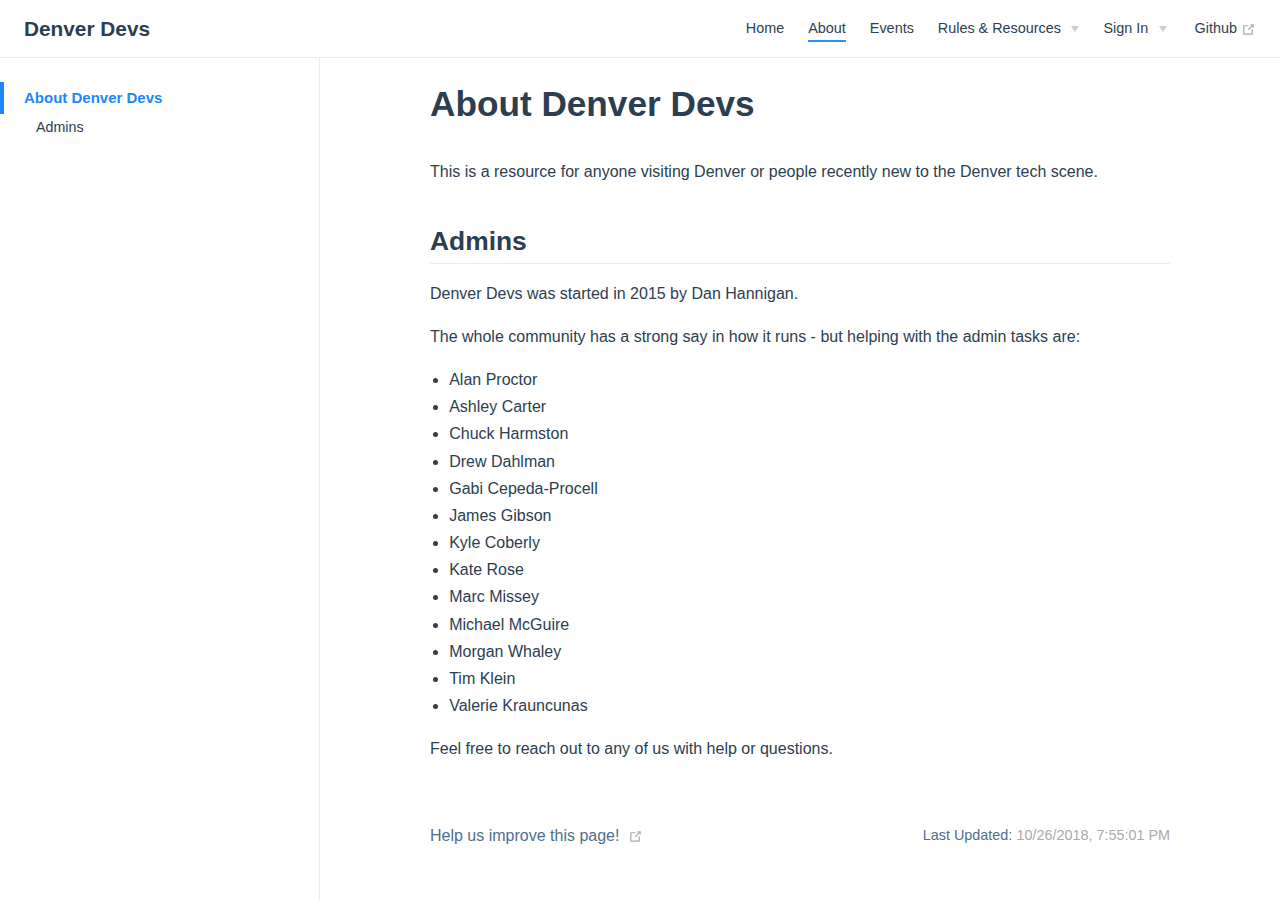
==== about/index.html @ 747b90cc "Deploy denverdevs.org to github.com/Denver-Devs/denverdevs.org.git:gh-pages" ====
<!DOCTYPE html>
<html lang="en-US">
  <head>
    <meta charset="utf-8">
    <meta name="viewport" content="width=device-width,initial-scale=1">
    <title>About Denver Devs | Denver Devs</title>
    <meta name="description" content="We are a Denver, Colorado based software engineer community focused on helping each other find jobs, solve problems, make friends, and so much more. We’re on Slack and Discourse.">
    <link rel="icon" href="/icon.png">
    
    <link rel="preload" href="/assets/css/0.styles.a469306a.css" as="style"><link rel="preload" href="/assets/js/app.114cbbe0.js" as="script"><link rel="preload" href="/assets/js/12.b0bee101.js" as="script"><link rel="prefetch" href="/assets/js/1.cf8ef998.js"><link rel="prefetch" href="/assets/js/2.8a36ab39.js"><link rel="prefetch" href="/assets/js/3.db7c91c8.js"><link rel="prefetch" href="/assets/js/4.9d4374e6.js"><link rel="prefetch" href="/assets/js/5.2ce0aca1.js"><link rel="prefetch" href="/assets/js/6.d46e72fd.js"><link rel="prefetch" href="/assets/js/7.63650f6d.js"><link rel="prefetch" href="/assets/js/8.d71dbc69.js"><link rel="prefetch" href="/assets/js/9.8423edbd.js"><link rel="prefetch" href="/assets/js/10.705ee21b.js"><link rel="prefetch" href="/assets/js/11.8446fb2f.js"><link rel="prefetch" href="/assets/js/13.a0d18717.js"><link rel="prefetch" href="/assets/js/14.df476c3b.js"><link rel="prefetch" href="/assets/js/15.bdea1fe3.js"><link rel="prefetch" href="/assets/js/16.dc75a250.js"><link rel="prefetch" href="/assets/js/17.91aa0193.js"><link rel="prefetch" href="/assets/js/18.96addebb.js">
    <link rel="stylesheet" href="/assets/css/0.styles.a469306a.css">
  </head>
  <body>
    <div id="app" data-server-rendered="true"><div class="theme-container"><header class="navbar"><div class="sidebar-button"><svg xmlns="http://www.w3.org/2000/svg" aria-hidden="true" role="img" viewBox="0 0 448 512" class="icon"><path fill="currentColor" d="M436 124H12c-6.627 0-12-5.373-12-12V80c0-6.627 5.373-12 12-12h424c6.627 0 12 5.373 12 12v32c0 6.627-5.373 12-12 12zm0 160H12c-6.627 0-12-5.373-12-12v-32c0-6.627 5.373-12 12-12h424c6.627 0 12 5.373 12 12v32c0 6.627-5.373 12-12 12zm0 160H12c-6.627 0-12-5.373-12-12v-32c0-6.627 5.373-12 12-12h424c6.627 0 12 5.373 12 12v32c0 6.627-5.373 12-12 12z"></path></svg></div> <a href="/" class="home-link router-link-active"><!----> <span class="site-name">Denver Devs</span></a> <div class="links" style="max-width:nullpx;"><!----> <nav class="nav-links can-hide"><div class="nav-item"><a href="/" class="nav-link">Home</a></div><div class="nav-item"><a href="/about/" class="nav-link router-link-exact-active router-link-active">About</a></div><div class="nav-item"><a href="/events/" class="nav-link">Events</a></div><div class="nav-item"><div class="dropdown-wrapper"><a class="dropdown-title"><span class="title">Rules &amp; Resources</span> <span class="arrow right"></span></a> <ul class="nav-dropdown" style="display:none;"><li class="dropdown-item"><h4>Rules &amp; Guidelines</h4> <ul class="dropdown-subitem-wrapper"><li class="dropdown-subitem"><a href="/resources/code-of-conduct/" class="nav-link">Code of Conduct</a></li><li class="dropdown-subitem"><a href="/resources/rules/" class="nav-link">Rules</a></li><li class="dropdown-subitem"><a href="/resources/recruiter-guidelines/" class="nav-link">Recruiter Guidelines</a></li><li class="dropdown-subitem"><a href="/resources/gig-post-formatting/" class="nav-link">Gig Formatting</a></li></ul></li><li class="dropdown-item"><h4>Resources</h4> <ul class="dropdown-subitem-wrapper"><li class="dropdown-subitem"><a href="/resources/welcome-to-denver/" class="nav-link">Welcome To Denver</a></li><li class="dropdown-subitem"><a href="/resources/interview-prep/" class="nav-link">Interview Prep</a></li><li class="dropdown-subitem"><a href="/resources/contributing/" class="nav-link">Contributing Guide</a></li><li class="dropdown-subitem"><a href="/channel-guide/" class="nav-link">Channel Guide</a></li><li class="dropdown-subitem"><a href="https://github.com/Denver-Devs/emojis" target="_blank" rel="noopener noreferrer" class="nav-link external">
  Denver Devs Emojis
  <svg xmlns="http://www.w3.org/2000/svg" aria-hidden="true" x="0px" y="0px" viewBox="0 0 100 100" width="15" height="15" class="icon outbound"><path fill="currentColor" d="M18.8,85.1h56l0,0c2.2,0,4-1.8,4-4v-32h-8v28h-48v-48h28v-8h-32l0,0c-2.2,0-4,1.8-4,4v56C14.8,83.3,16.6,85.1,18.8,85.1z"></path> <polygon fill="currentColor" points="45.7,48.7 51.3,54.3 77.2,28.5 77.2,37.2 85.2,37.2 85.2,14.9 62.8,14.9 62.8,22.9 71.5,22.9"></polygon></svg></a></li></ul></li></ul></div></div><div class="nav-item"><div class="dropdown-wrapper"><a class="dropdown-title"><span class="title">Sign In</span> <span class="arrow right"></span></a> <ul class="nav-dropdown" style="display:none;"><li class="dropdown-item"><!----> <a href="https://denver-devs.slack.com" target="_blank" rel="noopener noreferrer" class="nav-link external">
  Slack
  <svg xmlns="http://www.w3.org/2000/svg" aria-hidden="true" x="0px" y="0px" viewBox="0 0 100 100" width="15" height="15" class="icon outbound"><path fill="currentColor" d="M18.8,85.1h56l0,0c2.2,0,4-1.8,4-4v-32h-8v28h-48v-48h28v-8h-32l0,0c-2.2,0-4,1.8-4,4v56C14.8,83.3,16.6,85.1,18.8,85.1z"></path> <polygon fill="currentColor" points="45.7,48.7 51.3,54.3 77.2,28.5 77.2,37.2 85.2,37.2 85.2,14.9 62.8,14.9 62.8,22.9 71.5,22.9"></polygon></svg></a></li></ul></div></div> <a href="https://github.com/Denver-Devs/denverdevs.org" target="_blank" rel="noopener noreferrer" class="repo-link">
    Github
    <svg xmlns="http://www.w3.org/2000/svg" aria-hidden="true" x="0px" y="0px" viewBox="0 0 100 100" width="15" height="15" class="icon outbound"><path fill="currentColor" d="M18.8,85.1h56l0,0c2.2,0,4-1.8,4-4v-32h-8v28h-48v-48h28v-8h-32l0,0c-2.2,0-4,1.8-4,4v56C14.8,83.3,16.6,85.1,18.8,85.1z"></path> <polygon fill="currentColor" points="45.7,48.7 51.3,54.3 77.2,28.5 77.2,37.2 85.2,37.2 85.2,14.9 62.8,14.9 62.8,22.9 71.5,22.9"></polygon></svg></a></nav></div></header> <div class="sidebar-mask"></div> <div class="sidebar"><nav class="nav-links"><div class="nav-item"><a href="/" class="nav-link">Home</a></div><div class="nav-item"><a href="/about/" class="nav-link router-link-exact-active router-link-active">About</a></div><div class="nav-item"><a href="/events/" class="nav-link">Events</a></div><div class="nav-item"><div class="dropdown-wrapper"><a class="dropdown-title"><span class="title">Rules &amp; Resources</span> <span class="arrow right"></span></a> <ul class="nav-dropdown" style="display:none;"><li class="dropdown-item"><h4>Rules &amp; Guidelines</h4> <ul class="dropdown-subitem-wrapper"><li class="dropdown-subitem"><a href="/resources/code-of-conduct/" class="nav-link">Code of Conduct</a></li><li class="dropdown-subitem"><a href="/resources/rules/" class="nav-link">Rules</a></li><li class="dropdown-subitem"><a href="/resources/recruiter-guidelines/" class="nav-link">Recruiter Guidelines</a></li><li class="dropdown-subitem"><a href="/resources/gig-post-formatting/" class="nav-link">Gig Formatting</a></li></ul></li><li class="dropdown-item"><h4>Resources</h4> <ul class="dropdown-subitem-wrapper"><li class="dropdown-subitem"><a href="/resources/welcome-to-denver/" class="nav-link">Welcome To Denver</a></li><li class="dropdown-subitem"><a href="/resources/interview-prep/" class="nav-link">Interview Prep</a></li><li class="dropdown-subitem"><a href="/resources/contributing/" class="nav-link">Contributing Guide</a></li><li class="dropdown-subitem"><a href="/channel-guide/" class="nav-link">Channel Guide</a></li><li class="dropdown-subitem"><a href="https://github.com/Denver-Devs/emojis" target="_blank" rel="noopener noreferrer" class="nav-link external">
  Denver Devs Emojis
  <svg xmlns="http://www.w3.org/2000/svg" aria-hidden="true" x="0px" y="0px" viewBox="0 0 100 100" width="15" height="15" class="icon outbound"><path fill="currentColor" d="M18.8,85.1h56l0,0c2.2,0,4-1.8,4-4v-32h-8v28h-48v-48h28v-8h-32l0,0c-2.2,0-4,1.8-4,4v56C14.8,83.3,16.6,85.1,18.8,85.1z"></path> <polygon fill="currentColor" points="45.7,48.7 51.3,54.3 77.2,28.5 77.2,37.2 85.2,37.2 85.2,14.9 62.8,14.9 62.8,22.9 71.5,22.9"></polygon></svg></a></li></ul></li></ul></div></div><div class="nav-item"><div class="dropdown-wrapper"><a class="dropdown-title"><span class="title">Sign In</span> <span class="arrow right"></span></a> <ul class="nav-dropdown" style="display:none;"><li class="dropdown-item"><!----> <a href="https://denver-devs.slack.com" target="_blank" rel="noopener noreferrer" class="nav-link external">
  Slack
  <svg xmlns="http://www.w3.org/2000/svg" aria-hidden="true" x="0px" y="0px" viewBox="0 0 100 100" width="15" height="15" class="icon outbound"><path fill="currentColor" d="M18.8,85.1h56l0,0c2.2,0,4-1.8,4-4v-32h-8v28h-48v-48h28v-8h-32l0,0c-2.2,0-4,1.8-4,4v56C14.8,83.3,16.6,85.1,18.8,85.1z"></path> <polygon fill="currentColor" points="45.7,48.7 51.3,54.3 77.2,28.5 77.2,37.2 85.2,37.2 85.2,14.9 62.8,14.9 62.8,22.9 71.5,22.9"></polygon></svg></a></li></ul></div></div> <a href="https://github.com/Denver-Devs/denverdevs.org" target="_blank" rel="noopener noreferrer" class="repo-link">
    Github
    <svg xmlns="http://www.w3.org/2000/svg" aria-hidden="true" x="0px" y="0px" viewBox="0 0 100 100" width="15" height="15" class="icon outbound"><path fill="currentColor" d="M18.8,85.1h56l0,0c2.2,0,4-1.8,4-4v-32h-8v28h-48v-48h28v-8h-32l0,0c-2.2,0-4,1.8-4,4v56C14.8,83.3,16.6,85.1,18.8,85.1z"></path> <polygon fill="currentColor" points="45.7,48.7 51.3,54.3 77.2,28.5 77.2,37.2 85.2,37.2 85.2,14.9 62.8,14.9 62.8,22.9 71.5,22.9"></polygon></svg></a></nav>  <ul class="sidebar-links"><li><a href="/about/" class="active sidebar-link">About Denver Devs</a><ul class="sidebar-sub-headers"><li class="sidebar-sub-header"><a href="/about/#admins" class="sidebar-link">Admins</a></li></ul></li></ul> </div> <div class="page"> <div class="content"><h1 id="about-denver-devs"><a href="#about-denver-devs" aria-hidden="true" class="header-anchor">#</a> About Denver Devs</h1> <p>This is a resource for anyone visiting Denver or people recently new to the Denver tech scene.</p> <h2 id="admins"><a href="#admins" aria-hidden="true" class="header-anchor">#</a> Admins</h2> <p>Denver Devs was started in 2015 by Dan Hannigan.</p> <p>The whole community has a strong say in how it runs - but helping with the admin tasks are:</p> <ul><li>Alan Proctor</li> <li>Ashley Carter</li> <li>Chuck Harmston</li> <li>Drew Dahlman</li> <li>Gabi Cepeda-Procell</li> <li>James Gibson</li> <li>Kyle Coberly</li> <li>Kate Rose</li> <li>Marc Missey</li> <li>Michael McGuire</li> <li>Morgan Whaley</li> <li>Tim Klein</li> <li>Valerie Krauncunas</li></ul> <p>Feel free to reach out to any of us with help or questions.</p></div> <div class="page-edit"><div class="edit-link"><a href="https://github.com/Denver-Devs/denverdevs.org/edit/master/docs/about/README.md" target="_blank" rel="noopener noreferrer">Help us improve this page!</a> <svg xmlns="http://www.w3.org/2000/svg" aria-hidden="true" x="0px" y="0px" viewBox="0 0 100 100" width="15" height="15" class="icon outbound"><path fill="currentColor" d="M18.8,85.1h56l0,0c2.2,0,4-1.8,4-4v-32h-8v28h-48v-48h28v-8h-32l0,0c-2.2,0-4,1.8-4,4v56C14.8,83.3,16.6,85.1,18.8,85.1z"></path> <polygon fill="currentColor" points="45.7,48.7 51.3,54.3 77.2,28.5 77.2,37.2 85.2,37.2 85.2,14.9 62.8,14.9 62.8,22.9 71.5,22.9"></polygon></svg></div> <div class="last-updated"><span class="prefix">Last Updated: </span> <span class="time">10/26/2018, 7:55:01 PM</span></div></div> <!----> </div> <!----></div></div>
    <script src="/assets/js/12.b0bee101.js" defer></script><script src="/assets/js/app.114cbbe0.js" defer></script>
  </body>
</html>
---- assets/css/0.styles.a469306a.css ----
.home{padding:3.6rem 2rem 0;max-width:960px;margin:0 auto}.home .hero{text-align:center}.home .hero img{max-height:280px;display:block;margin:3rem auto 1.5rem}.home .hero h1{font-size:3rem}.home .hero .action,.home .hero .description,.home .hero h1{margin:1.8rem auto}.home .hero .description{max-width:35rem;font-size:1.6rem;line-height:1.3;color:#6a8bad}.home .hero .action-button{display:inline-block;font-size:1.2rem;color:#fff;background-color:#1b87fb;padding:.8rem 1.6rem;border-radius:4px;transition:background-color .1s ease;box-sizing:border-box;border-bottom:1px solid #0479f6}.home .hero .action-button:hover{background-color:#3293fb}.home .features{border-top:1px solid #eaecef;padding:1.2rem 0;margin-top:2.5rem;display:flex;flex-wrap:wrap;align-items:flex-start;align-content:stretch;justify-content:space-between}.home .feature{flex-grow:1;flex-basis:30%;max-width:30%}.home .feature h2{font-size:1.4rem;font-weight:500;border-bottom:none;padding-bottom:0;color:#3a5169}.home .feature p{color:#4e6e8e}.home .footer{padding:2.5rem;border-top:1px solid #eaecef;text-align:center;color:#4e6e8e}@media (max-width:719px){.home .features{flex-direction:column}.home .feature{max-width:100%;padding:0 2.5rem}}@media (max-width:419px){.home{padding-left:1.5rem;padding-right:1.5rem}.home .hero img{max-height:210px;margin:2rem auto 1.2rem}.home .hero h1{font-size:2rem}.home .hero .action,.home .hero .description,.home .hero h1{margin:1.2rem auto}.home .hero .description{font-size:1.2rem}.home .hero .action-button{font-size:1rem;padding:.6rem 1.2rem}.home .feature h2{font-size:1.25rem}}.sidebar-button{display:none;width:1.25rem;height:1.25rem;position:absolute;padding:.6rem;top:.6rem;left:1rem}.sidebar-button .icon{display:block;width:1.25rem;height:1.25rem}@media (max-width:719px){.sidebar-button{display:block}}.search-box{display:inline-block;position:relative;margin-right:1rem}.search-box input{cursor:text;width:10rem;color:#4e6e8e;display:inline-block;border:1px solid #cfd4db;border-radius:2rem;font-size:.9rem;line-height:2rem;padding:0 .5rem 0 2rem;outline:none;transition:all .2s ease;background:#fff url(/assets/img/search.83621669.svg) .6rem .5rem no-repeat;background-size:1rem}.search-box input:focus{cursor:auto;border-color:#1b87fb}.search-box .suggestions{background:#fff;width:20rem;position:absolute;top:1.5rem;border:1px solid #cfd4db;border-radius:6px;padding:.4rem;list-style-type:none}.search-box .suggestions.align-right{right:0}.search-box .suggestion{line-height:1.4;padding:.4rem .6rem;border-radius:4px;cursor:pointer}.search-box .suggestion a{white-space:normal;color:#5d82a6}.search-box .suggestion a .page-title{font-weight:600}.search-box .suggestion a .header{font-size:.9em;margin-left:.25em}.search-box .suggestion.focused{background-color:#f3f4f5}.search-box .suggestion.focused a{color:#1b87fb}@media (max-width:959px){.search-box input{cursor:pointer;width:0;border-color:transparent;position:relative}.search-box input:focus{cursor:text;left:0;width:10rem}}@media (max-width:959px) and (min-width:719px){.search-box .suggestions{left:0}}@media (max-width:719px){.search-box{margin-right:0}.search-box input{left:1rem}.search-box .suggestions{right:0}}@media (max-width:419px){.search-box .suggestions{width:calc(100vw - 4rem)}.search-box input:focus{width:8rem}}.dropdown-enter,.dropdown-leave-to{height:0!important}.dropdown-wrapper{cursor:pointer}.dropdown-wrapper .dropdown-title{display:block}.dropdown-wrapper .dropdown-title:hover{border-color:transparent}.dropdown-wrapper .dropdown-title .arrow{vertical-align:middle;margin-top:-1px;margin-left:.4rem}.dropdown-wrapper .nav-dropdown .dropdown-item{color:inherit;line-height:1.7rem}.dropdown-wrapper .nav-dropdown .dropdown-item h4{margin:.45rem 0 0;border-top:1px solid #eee;padding:.45rem 1.5rem 0 1.25rem}.dropdown-wrapper .nav-dropdown .dropdown-item .dropdown-subitem-wrapper{padding:0;list-style:none}.dropdown-wrapper .nav-dropdown .dropdown-item .dropdown-subitem-wrapper .dropdown-subitem{font-size:.9em}.dropdown-wrapper .nav-dropdown .dropdown-item a{display:block;line-height:1.7rem;position:relative;border-bottom:none;font-weight:400;margin-bottom:0;padding:0 1.5rem 0 1.25rem}.dropdown-wrapper .nav-dropdown .dropdown-item a.router-link-active,.dropdown-wrapper .nav-dropdown .dropdown-item a:hover{color:#1b87fb}.dropdown-wrapper .nav-dropdown .dropdown-item a.router-link-active:after{content:"";width:0;height:0;border-left:5px solid #1b87fb;border-top:3px solid transparent;border-bottom:3px solid transparent;position:absolute;top:calc(50% - 2px);left:9px}.dropdown-wrapper .nav-dropdown .dropdown-item:first-child h4{margin-top:0;padding-top:0;border-top:0}@media (max-width:719px){.dropdown-wrapper.open .dropdown-title{margin-bottom:.5rem}.dropdown-wrapper .nav-dropdown{transition:height .1s ease-out;overflow:hidden}.dropdown-wrapper .nav-dropdown .dropdown-item h4{border-top:0;margin-top:0;padding-top:0}.dropdown-wrapper .nav-dropdown .dropdown-item>a,.dropdown-wrapper .nav-dropdown .dropdown-item h4{font-size:15px;line-height:2rem}.dropdown-wrapper .nav-dropdown .dropdown-item .dropdown-subitem{font-size:14px;padding-left:1rem}}@media (min-width:719px){.dropdown-wrapper{height:1.8rem}.dropdown-wrapper:hover .nav-dropdown{display:block!important}.dropdown-wrapper .dropdown-title .arrow{border-left:4px solid transparent;border-right:4px solid transparent;border-top:6px solid #ccc;border-bottom:0}.dropdown-wrapper .nav-dropdown{display:none;height:auto!important;box-sizing:border-box;max-height:calc(100vh - 2.7rem);overflow-y:auto;position:absolute;top:100%;right:0;background-color:#fff;padding:.6rem 0;border:1px solid #ddd;border-bottom-color:#ccc;text-align:left;border-radius:.25rem;white-space:nowrap;margin:0}}.nav-links{display:inline-block}.nav-links a{line-height:1.4rem;color:inherit}.nav-links a.router-link-active,.nav-links a:hover{color:#1b87fb}.nav-links .nav-item{position:relative;display:inline-block;margin-left:1.5rem;line-height:2rem}.nav-links .nav-item:first-child{margin-left:0}.nav-links .repo-link{margin-left:1.5rem}@media (max-width:719px){.nav-links .nav-item,.nav-links .repo-link{margin-left:0}}@media (min-width:719px){.nav-links a.router-link-active,.nav-links a:hover{color:#2c3e50}.nav-item>a:not(.external).router-link-active,.nav-item>a:not(.external):hover{margin-bottom:-2px;border-bottom:2px solid #2d91fb}}.navbar{padding:.7rem 1.5rem;line-height:2.2rem;position:relative}.navbar a,.navbar img,.navbar span{display:inline-block}.navbar .logo{height:2.2rem;min-width:2.2rem;margin-right:.8rem;vertical-align:top}.navbar .site-name{font-size:1.3rem;font-weight:600;color:#2c3e50;position:relative}.navbar .links{padding-left:1.5rem;box-sizing:border-box;background-color:#fff;white-space:nowrap;font-size:.9rem;position:absolute;right:1.5rem;top:.7rem;display:flex}.navbar .links .search-box{flex:0 0 auto;vertical-align:top}.navbar .links .nav-links{flex:1}@media (max-width:719px){.navbar{padding-left:4rem}.navbar .can-hide{display:none}.navbar .links{padding-left:1.5rem}}.page-edit,.page-nav{max-width:740px;margin:0 auto;padding:2rem 2.5rem}@media (max-width:959px){.page-edit,.page-nav{padding:2rem}}@media (max-width:419px){.page-edit,.page-nav{padding:1.5rem}}.page{padding-bottom:2rem}.page-edit{padding-top:1rem;padding-bottom:1rem;overflow:auto}.page-edit .edit-link{display:inline-block}.page-edit .edit-link a{color:#4e6e8e;margin-right:.25rem}.page-edit .last-updated{float:right;font-size:.9em}.page-edit .last-updated .prefix{font-weight:500;color:#4e6e8e}.page-edit .last-updated .time{font-weight:400;color:#aaa}.page-nav{padding-top:1rem;padding-bottom:0}.page-nav .inner{min-height:2rem;margin-top:0;border-top:1px solid #eaecef;padding-top:1rem;overflow:auto}.page-nav .next{float:right}@media (max-width:719px){.page-edit .edit-link{margin-bottom:.5rem}.page-edit .last-updated{font-size:.8em;float:none;text-align:left}}.sidebar .sidebar-sub-headers{padding-left:1rem;font-size:.95em}a.sidebar-link{font-weight:400;display:inline-block;color:#2c3e50;border-left:.25rem solid transparent;padding:.35rem 1rem .35rem 1.25rem;line-height:1.4;width:100%;box-sizing:border-box}a.sidebar-link:hover{color:#1b87fb}a.sidebar-link.active{font-weight:600;color:#1b87fb;border-left-color:#1b87fb}.sidebar-group a.sidebar-link{padding-left:2rem}.sidebar-sub-headers a.sidebar-link{padding-top:.25rem;padding-bottom:.25rem;border-left:none}.sidebar-sub-headers a.sidebar-link.active{font-weight:500}.sidebar-group:not(.first){margin-top:1em}.sidebar-group .sidebar-group{padding-left:.5em}.sidebar-group:not(.collapsable) .sidebar-heading{cursor:auto;color:inherit}.sidebar-heading{color:#999;transition:color .15s ease;cursor:pointer;font-size:1.1em;font-weight:700;padding:0 1.5rem;margin-top:0;margin-bottom:.5rem}.sidebar-heading.open,.sidebar-heading:hover{color:inherit}.sidebar-heading .arrow{position:relative;top:-.12em;left:.5em}.sidebar-heading:.open .arrow{top:-.18em}.sidebar-group-items{transition:height .1s ease-out;overflow:hidden}.sidebar ul{padding:0;margin:0;list-style-type:none}.sidebar a{display:inline-block}.sidebar .nav-links{display:none;border-bottom:1px solid #eaecef;padding:.5rem 0 .75rem 0}.sidebar .nav-links a{font-weight:600}.sidebar .nav-links .nav-item,.sidebar .nav-links .repo-link{display:block;line-height:1.25rem;font-size:1.1em;padding:.5rem 0 .5rem 1.5rem}.sidebar .sidebar-links{padding:1.5rem 0}@media (max-width:719px){.sidebar .nav-links{display:block}.sidebar .nav-links .dropdown-wrapper .nav-dropdown .dropdown-item a.router-link-active:after{top:calc(1rem - 2px)}.sidebar .sidebar-links{padding:1rem 0}}.sw-update-popup{position:fixed;right:1em;bottom:1em;padding:1em;border:1px solid #1b87fb;border-radius:3px;background:#fff;box-shadow:0 4px 16px rgba(0,0,0,.5);text-align:center}.sw-update-popup button{margin-top:.5em;padding:.25em 2em}.sw-update-popup-enter-active,.sw-update-popup-leave-active{transition:opacity .3s,transform .3s}.sw-update-popup-enter,.sw-update-popup-leave-to{opacity:0;transform:translateY(50%) scale(.5)}code[class*=language-],pre[class*=language-]{color:#ccc;background:none;font-family:Consolas,Monaco,Andale Mono,Ubuntu Mono,monospace;text-align:left;white-space:pre;word-spacing:normal;word-break:normal;word-wrap:normal;line-height:1.5;-moz-tab-size:4;-o-tab-size:4;tab-size:4;-webkit-hyphens:none;-ms-hyphens:none;hyphens:none}pre[class*=language-]{padding:1em;margin:.5em 0;overflow:auto}:not(pre)>code[class*=language-],pre[class*=language-]{background:#2d2d2d}:not(pre)>code[class*=language-]{padding:.1em;border-radius:.3em;white-space:normal}.token.block-comment,.token.cdata,.token.comment,.token.doctype,.token.prolog{color:#999}.token.punctuation{color:#ccc}.token.attr-name,.token.deleted,.token.namespace,.token.tag{color:#e2777a}.token.function-name{color:#6196cc}.token.boolean,.token.function,.token.number{color:#f08d49}.token.class-name,.token.constant,.token.property,.token.symbol{color:#f8c555}.token.atrule,.token.builtin,.token.important,.token.keyword,.token.selector{color:#cc99cd}.token.attr-value,.token.char,.token.regex,.token.string,.token.variable{color:#7ec699}.token.entity,.token.operator,.token.url{color:#67cdcc}.token.bold,.token.important{font-weight:700}.token.italic{font-style:italic}.token.entity{cursor:help}.token.inserted{color:green}#nprogress{pointer-events:none}#nprogress .bar{background:#1b87fb;position:fixed;z-index:1031;top:0;left:0;width:100%;height:2px}#nprogress .peg{display:block;position:absolute;right:0;width:100px;height:100%;box-shadow:0 0 10px #1b87fb,0 0 5px #1b87fb;opacity:1;transform:rotate(3deg) translateY(-4px)}#nprogress .spinner{display:block;position:fixed;z-index:1031;top:15px;right:15px}#nprogress .spinner-icon{width:18px;height:18px;box-sizing:border-box;border:2px solid transparent;border-top-color:#1b87fb;border-left-color:#1b87fb;border-radius:50%;animation:nprogress-spinner .4s linear infinite}.nprogress-custom-parent{overflow:hidden;position:relative}.nprogress-custom-parent #nprogress .bar,.nprogress-custom-parent #nprogress .spinner{position:absolute}@keyframes nprogress-spinner{0%{transform:rotate(0deg)}to{transform:rotate(1turn)}}.content code{color:#476582;padding:.25rem .5rem;margin:0;font-size:.85em;background-color:rgba(27,31,35,.05);border-radius:3px}.content pre,.content pre[class*=language-]{line-height:1.4;padding:1.25rem 1.5rem;margin:.85rem 0;background-color:#282c34;border-radius:6px;overflow:auto}.content pre[class*=language-] code,.content pre code{color:#fff;padding:0;background-color:transparent;border-radius:0}div[class*=language-]{position:relative;background-color:#282c34;border-radius:6px}div[class*=language-] .highlight-lines{-webkit-user-select:none;-moz-user-select:none;-ms-user-select:none;user-select:none;padding-top:1.3rem;position:absolute;top:0;left:0;width:100%;line-height:1.4}div[class*=language-] .highlight-lines .highlighted{background-color:rgba(0,0,0,.66)}div[class*=language-] pre,div[class*=language-] pre[class*=language-]{background:transparent;position:relative;z-index:1}div[class*=language-]:before{position:absolute;z-index:3;top:.8em;right:1em;font-size:.75rem;color:hsla(0,0%,100%,.4)}div[class*=language-]:not(.line-numbers-mode) .line-numbers-wrapper{display:none}div[class*=language-].line-numbers-mode .highlight-lines .highlighted{position:relative}div[class*=language-].line-numbers-mode .highlight-lines .highlighted:before{content:" ";position:absolute;z-index:3;left:0;top:0;display:block;width:3.5rem;height:100%;background-color:rgba(0,0,0,.66)}div[class*=language-].line-numbers-mode pre{padding-left:4.5rem;vertical-align:middle}div[class*=language-].line-numbers-mode .line-numbers-wrapper{position:absolute;top:0;width:3.5rem;text-align:center;color:hsla(0,0%,100%,.3);padding:1.25rem 0;line-height:1.4}div[class*=language-].line-numbers-mode .line-numbers-wrapper .line-number,div[class*=language-].line-numbers-mode .line-numbers-wrapper br{-webkit-user-select:none;-moz-user-select:none;-ms-user-select:none;user-select:none}div[class*=language-].line-numbers-mode .line-numbers-wrapper .line-number{position:relative;z-index:4;font-size:.85em}div[class*=language-].line-numbers-mode:after{content:"";position:absolute;z-index:2;top:0;left:0;width:3.5rem;height:100%;border-radius:6px 0 0 6px;border-right:1px solid rgba(0,0,0,.66);background-color:#282c34}div[class~=language-js]:before{content:"js"}div[class~=language-ts]:before{content:"ts"}div[class~=language-html]:before{content:"html"}div[class~=language-md]:before{content:"md"}div[class~=language-vue]:before{content:"vue"}div[class~=language-css]:before{content:"css"}div[class~=language-sass]:before{content:"sass"}div[class~=language-scss]:before{content:"scss"}div[class~=language-less]:before{content:"less"}div[class~=language-stylus]:before{content:"stylus"}div[class~=language-go]:before{content:"go"}div[class~=language-java]:before{content:"java"}div[class~=language-c]:before{content:"c"}div[class~=language-sh]:before{content:"sh"}div[class~=language-yaml]:before{content:"yaml"}div[class~=language-py]:before{content:"py"}div[class~=language-javascript]:before{content:"js"}div[class~=language-typescript]:before{content:"ts"}div[class~=language-markup]:before{content:"html"}div[class~=language-markdown]:before{content:"md"}div[class~=language-json]:before{content:"json"}div[class~=language-ruby]:before{content:"rb"}div[class~=language-python]:before{content:"py"}div[class~=language-bash]:before{content:"sh"}.custom-block .custom-block-title{font-weight:600;margin-bottom:-.4rem}.custom-block.danger,.custom-block.tip,.custom-block.warning{padding:.1rem 1.5rem;border-left-width:.5rem;border-left-style:solid;margin:1rem 0}.custom-block.tip{background-color:#f3f5f7;border-color:#42b983}.custom-block.warning{background-color:rgba(255,229,100,.3);border-color:#e7c000;color:#6b5900}.custom-block.warning .custom-block-title{color:#b29400}.custom-block.warning a{color:#2c3e50}.custom-block.danger{background-color:#ffe6e6;border-color:#c00;color:#4d0000}.custom-block.danger .custom-block-title{color:#900}.custom-block.danger a{color:#2c3e50}.arrow{display:inline-block;width:0;height:0}.arrow.up{border-bottom:6px solid #ccc}.arrow.down,.arrow.up{border-left:4px solid transparent;border-right:4px solid transparent}.arrow.down{border-top:6px solid #ccc}.arrow.right{border-left:6px solid #ccc}.arrow.left,.arrow.right{border-top:4px solid transparent;border-bottom:4px solid transparent}.arrow.left{border-right:6px solid #ccc}.content:not(.custom){max-width:740px;margin:0 auto;padding:2rem 2.5rem}@media (max-width:959px){.content:not(.custom){padding:2rem}}@media (max-width:419px){.content:not(.custom){padding:1.5rem}}.table-of-contents .badge{vertical-align:middle}body,html{padding:0;margin:0}body{font-family:-apple-system,BlinkMacSystemFont,Segoe UI,Roboto,Oxygen,Ubuntu,Cantarell,Fira Sans,Droid Sans,Helvetica Neue,sans-serif;-webkit-font-smoothing:antialiased;-moz-osx-font-smoothing:grayscale;font-size:16px;color:#2c3e50}.page{padding-left:20rem}.navbar{z-index:20;right:0;height:3.6rem;background-color:#fff;box-sizing:border-box;border-bottom:1px solid #eaecef}.navbar,.sidebar-mask{position:fixed;top:0;left:0}.sidebar-mask{z-index:9;width:100vw;height:100vh;display:none}.sidebar{font-size:15px;background-color:#fff;width:20rem;position:fixed;z-index:10;margin:0;top:3.6rem;left:0;bottom:0;box-sizing:border-box;border-right:1px solid #eaecef;overflow-y:auto}.content:not(.custom)>:first-child{margin-top:3.6rem}.content:not(.custom) a:hover{text-decoration:underline}.content:not(.custom) p.demo{padding:1rem 1.5rem;border:1px solid #ddd;border-radius:4px}.content:not(.custom) img{max-width:100%}.content.custom{padding:0;margin:0}.content.custom img{max-width:100%}a{font-weight:500;text-decoration:none}a,p a code{color:#1b87fb}p a code{font-weight:400}kbd{background:#eee;border:.15rem solid #ddd;border-bottom:.25rem solid #ddd;border-radius:.15rem;padding:0 .15em}blockquote{font-size:1.2rem;color:#999;border-left:.25rem solid #dfe2e5;margin-left:0;padding-left:1rem}ol,ul{padding-left:1.2em}strong{font-weight:600}h1,h2,h3,h4,h5,h6{font-weight:600;line-height:1.25}.content:not(.custom)>h1,.content:not(.custom)>h2,.content:not(.custom)>h3,.content:not(.custom)>h4,.content:not(.custom)>h5,.content:not(.custom)>h6{margin-top:-3.1rem;padding-top:4.6rem;margin-bottom:0}.content:not(.custom)>h1:first-child,.content:not(.custom)>h2:first-child,.content:not(.custom)>h3:first-child,.content:not(.custom)>h4:first-child,.content:not(.custom)>h5:first-child,.content:not(.custom)>h6:first-child{margin-top:-1.5rem;margin-bottom:1rem}.content:not(.custom)>h1:first-child+.custom-block,.content:not(.custom)>h1:first-child+p,.content:not(.custom)>h1:first-child+pre,.content:not(.custom)>h2:first-child+.custom-block,.content:not(.custom)>h2:first-child+p,.content:not(.custom)>h2:first-child+pre,.content:not(.custom)>h3:first-child+.custom-block,.content:not(.custom)>h3:first-child+p,.content:not(.custom)>h3:first-child+pre,.content:not(.custom)>h4:first-child+.custom-block,.content:not(.custom)>h4:first-child+p,.content:not(.custom)>h4:first-child+pre,.content:not(.custom)>h5:first-child+.custom-block,.content:not(.custom)>h5:first-child+p,.content:not(.custom)>h5:first-child+pre,.content:not(.custom)>h6:first-child+.custom-block,.content:not(.custom)>h6:first-child+p,.content:not(.custom)>h6:first-child+pre{margin-top:2rem}h1:hover .header-anchor,h2:hover .header-anchor,h3:hover .header-anchor,h4:hover .header-anchor,h5:hover .header-anchor,h6:hover .header-anchor{opacity:1}h1{font-size:2.2rem}h2{font-size:1.65rem;padding-bottom:.3rem;border-bottom:1px solid #eaecef}h3{font-size:1.35rem}a.header-anchor{font-size:.85em;float:left;margin-left:-.87em;padding-right:.23em;margin-top:.125em;opacity:0}a.header-anchor:hover{text-decoration:none}.line-number,code,kbd{font-family:source-code-pro,Menlo,Monaco,Consolas,Courier New,monospace}ol,p,ul{line-height:1.7}hr{border:0;border-top:1px solid #eaecef}table{border-collapse:collapse;margin:1rem 0;display:block;overflow-x:auto}tr{border-top:1px solid #dfe2e5}tr:nth-child(2n){background-color:#f6f8fa}td,th{border:1px solid #dfe2e5;padding:.6em 1em}.custom-layout{padding-top:3.6rem}.theme-container.sidebar-open .sidebar-mask{display:block}.theme-container.no-navbar .content:not(.custom)>h1,.theme-container.no-navbar h2,.theme-container.no-navbar h3,.theme-container.no-navbar h4,.theme-container.no-navbar h5,.theme-container.no-navbar h6{margin-top:1.5rem;padding-top:0}.theme-container.no-navbar .sidebar{top:0}.theme-container.no-navbar .custom-layout{padding-top:0}@media (min-width:720px){.theme-container.no-sidebar .sidebar{display:none}.theme-container.no-sidebar .page{padding-left:0}}@media (max-width:959px){.sidebar{font-size:15px;width:16.4rem}.page{padding-left:16.4rem}}@media (max-width:719px){.sidebar{top:0;padding-top:3.6rem;transform:translateX(-100%);transition:transform .2s ease}.page{padding-left:0}.theme-container.sidebar-open .sidebar{transform:translateX(0)}.theme-container.no-navbar .sidebar{padding-top:0}}@media (max-width:419px){h1{font-size:1.9rem}.content div[class*=language-]{margin:.85rem -1.5rem;border-radius:0}}body[data-v-d3e9925c],html[data-v-d3e9925c]{font-family:Raleway,sans-serif;line-height:1.5em;font-size:16px}@media screen and (min-width:1444px){body[data-v-d3e9925c],html[data-v-d3e9925c]{font-size:20px}}p[data-v-d3e9925c]{max-width:568px}h1[data-v-d3e9925c],h2[data-v-d3e9925c],h3[data-v-d3e9925c],h4[data-v-d3e9925c]{font-family:Open Sans,sans-serif;font-weight:700}h2[data-v-d3e9925c]{font-size:1.4em;line-height:1.2em;margin-bottom:.5em;margin-top:1.8em}p[data-v-d3e9925c]{margin-bottom:1em}.channel-guide-container[data-v-d3e9925c]{margin-top:70px}.guide-controls[data-v-d3e9925c]{-webkit-box-align:center;-ms-flex-align:center;align-items:center;border-bottom:1px solid #efefef;display:-webkit-box;display:-ms-flexbox;display:flex;-webkit-box-orient:vertical;-webkit-box-direction:normal;-ms-flex-direction:column;flex-direction:column;margin-bottom:30px;padding-bottom:20px}@media screen and (min-width:768px){.guide-controls[data-v-d3e9925c]{-webkit-box-align:center;-ms-flex-align:center;align-items:center;-webkit-box-orient:horizontal;-webkit-box-direction:normal;-ms-flex-direction:row;flex-direction:row;-webkit-box-pack:justify;-ms-flex-pack:justify;justify-content:space-between}}.search-input[data-v-d3e9925c]{background-size:1rem;background-size:auto auto;background:#fff url(/assets/img/search.83621669.svg) .6rem .6rem no-repeat;border-radius:2rem;border:1px solid #cfd4db;color:#4e6e8e;cursor:text;display:inline-block;font-size:16px;line-height:2rem;outline:none;padding:0 .5rem 0 2rem;-webkit-transition:all .2s ease;transition:all .2s ease;width:20rem}@media screen and (min-width:768px){.search-input[data-v-d3e9925c]{font-size:.9rem}}.search-input[data-v-d3e9925c]:focus{border:1px solid #1b87fb}.btn-container[data-v-d3e9925c]{display:none}@media screen and (min-width:768px){.btn-container[data-v-d3e9925c]{display:-webkit-box;display:-ms-flexbox;display:flex}}.btn-container .btn[data-v-d3e9925c]{border-bottom:2px solid transparent;cursor:pointer;font-size:14px;font-weight:500;padding-bottom:4px}.btn-container .btn[data-v-d3e9925c]:hover{border-bottom:2px solid #1b87fb}.btn-container .btn[data-v-d3e9925c]:first-of-type{margin-right:1.5rem}.channel[data-v-d3e9925c]{margin-bottom:10px}@media screen and (min-width:768px){.channel[data-v-d3e9925c]{margin-bottom:30px}}.channel-head[data-v-d3e9925c]{-webkit-box-align:center;-ms-flex-align:center;align-items:center;display:-webkit-box;display:-ms-flexbox;display:flex;-webkit-box-pack:justify;-ms-flex-pack:justify;justify-content:space-between}.channel-head .channel-name a[data-v-d3e9925c]{font-weight:700}.channel-head .channel-name a[data-v-d3e9925c]:before{color:#7fbcfd;content:"#";margin-right:0}.channel-head .channel-members[data-v-d3e9925c]{background:#efefef;border-radius:12px;font-size:14px;font-weight:700;padding:6px 12px}.channel-info[data-v-d3e9925c]{padding:5px}body[data-v-7003b9e2],html[data-v-7003b9e2]{font-family:Raleway,sans-serif;line-height:1.5em;font-size:16px}@media screen and (min-width:1444px){body[data-v-7003b9e2],html[data-v-7003b9e2]{font-size:20px}}p[data-v-7003b9e2]{max-width:568px}h1[data-v-7003b9e2],h2[data-v-7003b9e2],h3[data-v-7003b9e2],h4[data-v-7003b9e2]{font-family:Open Sans,sans-serif;font-weight:700}h2[data-v-7003b9e2]{font-size:1.4em;line-height:1.2em;margin-bottom:.5em;margin-top:1.8em}p[data-v-7003b9e2]{margin-bottom:1em}.masthead[data-v-7003b9e2]{background:#1f3450;-webkit-box-sizing:border-box;box-sizing:border-box;color:#fff;overflow:hidden;padding:4em 1em 2em 1em;position:relative;width:100%}@media screen and (min-width:768px){.masthead[data-v-7003b9e2]{padding:10em 7.5em}}.masthead[data-v-7003b9e2]:after{background-size:30%;background:url('data:image/svg+xml;utf8,<svg id="Layer_1" xmlns="http://www.w3.org/2000/svg" viewBox="0 0 249.8 367.1"><path fill="white" d="M91.4 4H2.6v359.3h83.9c5 0 10.3-.2 15.5-.7l5.7-.5v-65.4l-7 .9c-3.4.4-6.9.6-10.4.6H70.9V69h19.4c3.5 0 7 .2 10.4.6l7 .9V4.7l-5.9-.4c-3.6-.2-7-.3-10.4-.3zm-7.2 33.3l11.1-11.2v22.3L84.2 37.3zM58.4 302.1L44.7 315V52.7l13.7 12.9v236.5zm-43.3 40.7V24.9l17 16v285.9l-17 16zm9.4-326.2h62.6L72.8 31.1H40L24.5 16.6zm.3 334.2l14.6-13.7h33.9l13.6 13.7H24.8zm70.5-31.1v21.8l-10.6-10.7 10.6-11.1zm-9-8.8l-13.1 13.7H52.7l14.6-13.7h19zM66.9 56.5L53.2 43.6h19.6l12.8 12.9H66.9zM242.9 188.1l4.3-4.4-4.2-4.4c-7-7.3-14.6-17.8-14.6-21.8v-46.7c0-34.8-8.6-59.7-26.9-78.5-15.9-16.2-41.4-26.2-71.6-28.1l-6.6-.4v65l5.5.7c11.3 1.4 20 4.9 23.3 9.4 5.4 7.3 8.1 18 8.1 31.8v46.7c0 8.4 8.2 19.3 13.9 25.8-5.5 5.9-13.9 16.7-13.9 26.5v46.1c0 15.2-2.8 26.2-8.4 32.9-3.5 4.2-12.1 7.5-23 8.9l-5.5.7v65l6.8-.6c29.8-2.5 54.7-12.1 70-27.1 18.8-18.4 28.4-47.1 28.4-85.2 0-.3-.2-30.8 0-40.5 0-4.9 8.6-15.9 14.4-21.8zm-27-77.2v46.7c0 6.2 4.5 13.8 9.2 20h-11.8c-6-6.9-11.6-15.1-11.6-18.5 0-9.3-1.6-51.6-1.6-53.2 0-35.5-11.6-56.7-38.9-71l-15.3-16c19.7 3.6 35.9 11.3 46.8 22.3 16 16.4 23.2 37.9 23.2 69.7zm-67.7-71.3l-12.4 10.6V26.6l12.4 13zm24.5 117.9v-46.7c0-16.6-3.5-29.8-10.5-39.3-4.4-5.9-11.6-9.4-18.6-11.6l14.6-12.4c21 12 29.3 28.7 29.3 58.5 0 .4 1.6 43.9 1.6 53 0 5.7 3.8 12.6 8.1 18.5h-11.4c-6.6-7-13.1-16.2-13.1-20zm-11.3 139.4c7.6-9.1 11.3-22.5 11.3-40.9v-46.1c0-5.3 6.6-14 12.3-19.7h14.1c-4.8 6.2-9.8 14.3-10 21.1-.2 9.7-1.6 46.7-1.6 47.3 0 33.9-9.1 47.2-29.3 61.1l-14.9-12.2c6.7-2.1 13.6-5.3 18.1-10.6zm-13.3 30.7l-12.3 13.3v-23.4l12.3 10.1zm67.8-77.1c0 34.5-8.3 60.2-24.6 76.2-10.2 10-25.8 17.2-44.7 21.1l14.6-15.6.3.5c28.8-18.9 38.6-37.6 38.6-73.8.1-1.5 1.4-37.5 1.6-47.3.1-4.9 8.2-15.4 14-21.4h9.1c-4.4 6-8.7 13.3-8.9 19.6-.2 9.7 0 39.5 0 40.7z"/></svg>') no-repeat 0 0;content:"";height:200%;left:auto;opacity:.05;position:absolute;right:-120%;top:40%;-webkit-transform:rotate(30deg);transform:rotate(30deg);width:200%;z-index:0}.masthead-inner[data-v-7003b9e2]{position:relative;z-index:5}.masthead-inner h1[data-v-7003b9e2]{font-size:1.4rem}.masthead-inner a[data-v-7003b9e2]{border-bottom:3px solid #2f4f73;color:#fff;text-decoration:none}.masthead-invite-block[data-v-7003b9e2]{display:-webkit-box;display:-ms-flexbox;display:flex;-webkit-box-orient:vertical;-webkit-box-direction:normal;-ms-flex-direction:column;flex-direction:column;max-width:768px}@media screen and (min-width:768px){.masthead-invite-block[data-v-7003b9e2]{-webkit-box-orient:horizontal;-webkit-box-direction:normal;-ms-flex-direction:row;flex-direction:row;margin-top:4em}}@media screen and (min-width:1440px){.masthead-invite-block[data-v-7003b9e2]{max-width:940px}}.masthead-invite-block h3 a[data-v-7003b9e2]{border-bottom:3px solid #c4902f;color:#fff;text-decoration:none}.masthead-invite-block .coc-notice[data-v-7003b9e2]{font-size:.65em;opacity:.6}.home-body[data-v-7003b9e2]{background:#fff}.info-section[data-v-7003b9e2]{-webkit-box-sizing:border-box;box-sizing:border-box;max-width:860px;padding:1em}.info-section[data-v-7003b9e2]:first-of-type{border-left:1em solid #c4902f}@media screen and (min-width:768px){.info-section[data-v-7003b9e2]:first-of-type{border-left:3em solid #c4902f}}.info-section[data-v-7003b9e2]:nth-of-type(2){border-left:1em solid #750f15}@media screen and (min-width:768px){.info-section[data-v-7003b9e2]:nth-of-type(2){border-left:3em solid #750f15}}.info-section[data-v-7003b9e2]:nth-of-type(3){border-left:1em solid #2f4f73}@media screen and (min-width:768px){.info-section[data-v-7003b9e2]:nth-of-type(3){border-left:3em solid #2f4f73}}@media screen and (min-width:768px){.info-section[data-v-7003b9e2]{border-left:10px;padding:1em 5em}}.info-section a[data-v-7003b9e2]{border-bottom:.1em solid #2d4f75;color:#2d4f75;text-decoration:none}body[data-v-8511f7f4],html[data-v-8511f7f4]{font-family:Raleway,sans-serif;line-height:1.5em;font-size:16px}@media screen and (min-width:1444px){body[data-v-8511f7f4],html[data-v-8511f7f4]{font-size:20px}}p[data-v-8511f7f4]{max-width:568px}h1[data-v-8511f7f4],h2[data-v-8511f7f4],h3[data-v-8511f7f4],h4[data-v-8511f7f4]{font-family:Open Sans,sans-serif;font-weight:700}h2[data-v-8511f7f4]{font-size:1.4em;line-height:1.2em;margin-bottom:.5em;margin-top:1.8em}p[data-v-8511f7f4]{margin-bottom:1em}.slack-invite[data-v-8511f7f4]{max-width:350px;position:relative}@media screen and (min-width:768px){.slack-invite[data-v-8511f7f4]{margin-top:24px}}@media screen and (min-width:1440px){.slack-invite[data-v-8511f7f4]{max-width:440px}}form[data-v-8511f7f4]{display:-webkit-box;display:-ms-flexbox;display:flex;-webkit-box-orient:vertical;-webkit-box-direction:normal;-ms-flex-direction:column;flex-direction:column;-ms-flex-wrap:wrap;flex-wrap:wrap;position:relative}@media screen and (min-width:768px){form[data-v-8511f7f4]{-webkit-box-orient:horizontal;-webkit-box-direction:normal;-ms-flex-direction:row;flex-direction:row}}label span[data-v-8511f7f4]{border:0;clip:rect(0 0 0 0);height:1px;margin:-1px;overflow:hidden;padding:0;position:absolute;width:1px}input[data-v-8511f7f4]{width:100%;-webkit-box-sizing:border-box;box-sizing:border-box;display:block;font-size:1rem;border:none;padding:1rem;border-radius:0;-webkit-box-shadow:none;box-shadow:none;font-size:16px}button[data-v-8511f7f4]{background:gold;font-family:Open Sans,sans-serif;font-weight:700;text-align:center;border:0;padding:1rem;color:#1f3450}@media screen and (min-width:1024px){button[data-v-8511f7f4]{display:inline-block;min-width:114px}}button[data-v-8511f7f4]:hover{cursor:pointer}.message[data-v-8511f7f4]{background:#750f15;color:#fff;padding:1em;-webkit-transform:scale(1);transform:scale(1);margin-top:.4em;border-left:3px solid #8c1219;opacity:1}@media screen and (min-width:768px){.message[data-v-8511f7f4]{position:absolute;z-index:4;top:100%}}.message.invite-success[data-v-8511f7f4]{background:#2f4f73;color:#fff;border-left:3px solid #365b85}.notification-pop-enter-active[data-v-8511f7f4],.notification-pop-leave-active[data-v-8511f7f4]{-webkit-transition:all .3s ease;transition:all .3s ease}.notification-pop-enter[data-v-8511f7f4],.notification-pop-leave-to[data-v-8511f7f4]{-webkit-transform:scale(.9);transform:scale(.9);opacity:0}.notification-pop-fast-enter-active[data-v-8511f7f4],.notification-pop-fast-leave-active[data-v-8511f7f4]{-webkit-transition:all .144s ease;transition:all .144s ease}.notification-pop-fast-enter[data-v-8511f7f4],.notification-pop-fast-leave-to[data-v-8511f7f4]{-webkit-transform:scale(.9);transform:scale(.9);opacity:0}.invite-notice[data-v-8511f7f4]{background:#fff;color:#2c3e50;-webkit-box-sizing:border-box;box-sizing:border-box;padding:1em;border-radius:5px;margin-top:10px;font-size:14px;width:100%}@media screen and (min-width:768px){.invite-notice[data-v-8511f7f4]{position:absolute;max-width:420px;margin-left:40px;margin-top:0;left:100%;top:-135%}}.invite-notice[data-v-8511f7f4]:before{position:absolute;content:"";top:110px;left:0;right:0;margin:0 auto;width:0;height:0;border-left:10px solid transparent;border-right:10px solid transparent;border-bottom:10px solid #fff}@media screen and (min-width:768px){.invite-notice[data-v-8511f7f4]:before{left:-25px;top:0;bottom:0;-webkit-transform:translateY(240%);transform:translateY(240%);margin:0;border-top:16px solid transparent;border-bottom:16px solid transparent;border-right:16px solid #fff}}.invite-notice h3[data-v-8511f7f4]{margin:0}.success-message[data-v-8511f7f4]{position:absolute;background:#00c16c;color:#282c34;font-weight:100;width:100%;height:100%;display:-webkit-box;display:-ms-flexbox;display:flex;-webkit-box-pack:center;-ms-flex-pack:center;justify-content:center;-webkit-box-align:center;-ms-flex-align:center;align-items:center;font-size:12px}.success-message div[data-v-8511f7f4]{-ms-flex-preferred-size:80%;flex-basis:80%}.success-message div span[data-v-8511f7f4]{font-weight:700;display:block}.success-message .check[data-v-8511f7f4]{margin-right:16px}.success-message .check path[data-v-8511f7f4]{fill:#282c34}.success-message .close[data-v-8511f7f4]{position:absolute;top:0;right:5px;width:12px;opacity:.3;cursor:pointer}.success-message .close[data-v-8511f7f4]:hover{opacity:.6}.icon.outbound{color:#aaa;display:inline-block;vertical-align:middle}.badge[data-v-099ab69c]{display:inline-block;font-size:14px;height:18px;line-height:18px;border-radius:3px;padding:0 6px;color:#fff;margin-right:5px;background-color:#42b983}.badge.middle[data-v-099ab69c]{vertical-align:middle}.badge.top[data-v-099ab69c]{vertical-align:top}.badge.green[data-v-099ab69c],.badge.tip[data-v-099ab69c]{background-color:#42b983}.badge.error[data-v-099ab69c]{background-color:#da5961}.badge.warn[data-v-099ab69c],.badge.warning[data-v-099ab69c],.badge.yellow[data-v-099ab69c]{background-color:#e7c000}
---- assets/css/0.styles.a469306a.css ----
.home{padding:3.6rem 2rem 0;max-width:960px;margin:0 auto}.home .hero{text-align:center}.home .hero img{max-height:280px;display:block;margin:3rem auto 1.5rem}.home .hero h1{font-size:3rem}.home .hero .action,.home .hero .description,.home .hero h1{margin:1.8rem auto}.home .hero .description{max-width:35rem;font-size:1.6rem;line-height:1.3;color:#6a8bad}.home .hero .action-button{display:inline-block;font-size:1.2rem;color:#fff;background-color:#1b87fb;padding:.8rem 1.6rem;border-radius:4px;transition:background-color .1s ease;box-sizing:border-box;border-bottom:1px solid #0479f6}.home .hero .action-button:hover{background-color:#3293fb}.home .features{border-top:1px solid #eaecef;padding:1.2rem 0;margin-top:2.5rem;display:flex;flex-wrap:wrap;align-items:flex-start;align-content:stretch;justify-content:space-between}.home .feature{flex-grow:1;flex-basis:30%;max-width:30%}.home .feature h2{font-size:1.4rem;font-weight:500;border-bottom:none;padding-bottom:0;color:#3a5169}.home .feature p{color:#4e6e8e}.home .footer{padding:2.5rem;border-top:1px solid #eaecef;text-align:center;color:#4e6e8e}@media (max-width:719px){.home .features{flex-direction:column}.home .feature{max-width:100%;padding:0 2.5rem}}@media (max-width:419px){.home{padding-left:1.5rem;padding-right:1.5rem}.home .hero img{max-height:210px;margin:2rem auto 1.2rem}.home .hero h1{font-size:2rem}.home .hero .action,.home .hero .description,.home .hero h1{margin:1.2rem auto}.home .hero .description{font-size:1.2rem}.home .hero .action-button{font-size:1rem;padding:.6rem 1.2rem}.home .feature h2{font-size:1.25rem}}.sidebar-button{display:none;width:1.25rem;height:1.25rem;position:absolute;padding:.6rem;top:.6rem;left:1rem}.sidebar-button .icon{display:block;width:1.25rem;height:1.25rem}@media (max-width:719px){.sidebar-button{display:block}}.search-box{display:inline-block;position:relative;margin-right:1rem}.search-box input{cursor:text;width:10rem;color:#4e6e8e;display:inline-block;border:1px solid #cfd4db;border-radius:2rem;font-size:.9rem;line-height:2rem;padding:0 .5rem 0 2rem;outline:none;transition:all .2s ease;background:#fff url(/assets/img/search.83621669.svg) .6rem .5rem no-repeat;background-size:1rem}.search-box input:focus{cursor:auto;border-color:#1b87fb}.search-box .suggestions{background:#fff;width:20rem;position:absolute;top:1.5rem;border:1px solid #cfd4db;border-radius:6px;padding:.4rem;list-style-type:none}.search-box .suggestions.align-right{right:0}.search-box .suggestion{line-height:1.4;padding:.4rem .6rem;border-radius:4px;cursor:pointer}.search-box .suggestion a{white-space:normal;color:#5d82a6}.search-box .suggestion a .page-title{font-weight:600}.search-box .suggestion a .header{font-size:.9em;margin-left:.25em}.search-box .suggestion.focused{background-color:#f3f4f5}.search-box .suggestion.focused a{color:#1b87fb}@media (max-width:959px){.search-box input{cursor:pointer;width:0;border-color:transparent;position:relative}.search-box input:focus{cursor:text;left:0;width:10rem}}@media (max-width:959px) and (min-width:719px){.search-box .suggestions{left:0}}@media (max-width:719px){.search-box{margin-right:0}.search-box input{left:1rem}.search-box .suggestions{right:0}}@media (max-width:419px){.search-box .suggestions{width:calc(100vw - 4rem)}.search-box input:focus{width:8rem}}.dropdown-enter,.dropdown-leave-to{height:0!important}.dropdown-wrapper{cursor:pointer}.dropdown-wrapper .dropdown-title{display:block}.dropdown-wrapper .dropdown-title:hover{border-color:transparent}.dropdown-wrapper .dropdown-title .arrow{vertical-align:middle;margin-top:-1px;margin-left:.4rem}.dropdown-wrapper .nav-dropdown .dropdown-item{color:inherit;line-height:1.7rem}.dropdown-wrapper .nav-dropdown .dropdown-item h4{margin:.45rem 0 0;border-top:1px solid #eee;padding:.45rem 1.5rem 0 1.25rem}.dropdown-wrapper .nav-dropdown .dropdown-item .dropdown-subitem-wrapper{padding:0;list-style:none}.dropdown-wrapper .nav-dropdown .dropdown-item .dropdown-subitem-wrapper .dropdown-subitem{font-size:.9em}.dropdown-wrapper .nav-dropdown .dropdown-item a{display:block;line-height:1.7rem;position:relative;border-bottom:none;font-weight:400;margin-bottom:0;padding:0 1.5rem 0 1.25rem}.dropdown-wrapper .nav-dropdown .dropdown-item a.router-link-active,.dropdown-wrapper .nav-dropdown .dropdown-item a:hover{color:#1b87fb}.dropdown-wrapper .nav-dropdown .dropdown-item a.router-link-active:after{content:"";width:0;height:0;border-left:5px solid #1b87fb;border-top:3px solid transparent;border-bottom:3px solid transparent;position:absolute;top:calc(50% - 2px);left:9px}.dropdown-wrapper .nav-dropdown .dropdown-item:first-child h4{margin-top:0;padding-top:0;border-top:0}@media (max-width:719px){.dropdown-wrapper.open .dropdown-title{margin-bottom:.5rem}.dropdown-wrapper .nav-dropdown{transition:height .1s ease-out;overflow:hidden}.dropdown-wrapper .nav-dropdown .dropdown-item h4{border-top:0;margin-top:0;padding-top:0}.dropdown-wrapper .nav-dropdown .dropdown-item>a,.dropdown-wrapper .nav-dropdown .dropdown-item h4{font-size:15px;line-height:2rem}.dropdown-wrapper .nav-dropdown .dropdown-item .dropdown-subitem{font-size:14px;padding-left:1rem}}@media (min-width:719px){.dropdown-wrapper{height:1.8rem}.dropdown-wrapper:hover .nav-dropdown{display:block!important}.dropdown-wrapper .dropdown-title .arrow{border-left:4px solid transparent;border-right:4px solid transparent;border-top:6px solid #ccc;border-bottom:0}.dropdown-wrapper .nav-dropdown{display:none;height:auto!important;box-sizing:border-box;max-height:calc(100vh - 2.7rem);overflow-y:auto;position:absolute;top:100%;right:0;background-color:#fff;padding:.6rem 0;border:1px solid #ddd;border-bottom-color:#ccc;text-align:left;border-radius:.25rem;white-space:nowrap;margin:0}}.nav-links{display:inline-block}.nav-links a{line-height:1.4rem;color:inherit}.nav-links a.router-link-active,.nav-links a:hover{color:#1b87fb}.nav-links .nav-item{position:relative;display:inline-block;margin-left:1.5rem;line-height:2rem}.nav-links .nav-item:first-child{margin-left:0}.nav-links .repo-link{margin-left:1.5rem}@media (max-width:719px){.nav-links .nav-item,.nav-links .repo-link{margin-left:0}}@media (min-width:719px){.nav-links a.router-link-active,.nav-links a:hover{color:#2c3e50}.nav-item>a:not(.external).router-link-active,.nav-item>a:not(.external):hover{margin-bottom:-2px;border-bottom:2px solid #2d91fb}}.navbar{padding:.7rem 1.5rem;line-height:2.2rem;position:relative}.navbar a,.navbar img,.navbar span{display:inline-block}.navbar .logo{height:2.2rem;min-width:2.2rem;margin-right:.8rem;vertical-align:top}.navbar .site-name{font-size:1.3rem;font-weight:600;color:#2c3e50;position:relative}.navbar .links{padding-left:1.5rem;box-sizing:border-box;background-color:#fff;white-space:nowrap;font-size:.9rem;position:absolute;right:1.5rem;top:.7rem;display:flex}.navbar .links .search-box{flex:0 0 auto;vertical-align:top}.navbar .links .nav-links{flex:1}@media (max-width:719px){.navbar{padding-left:4rem}.navbar .can-hide{display:none}.navbar .links{padding-left:1.5rem}}.page-edit,.page-nav{max-width:740px;margin:0 auto;padding:2rem 2.5rem}@media (max-width:959px){.page-edit,.page-nav{padding:2rem}}@media (max-width:419px){.page-edit,.page-nav{padding:1.5rem}}.page{padding-bottom:2rem}.page-edit{padding-top:1rem;padding-bottom:1rem;overflow:auto}.page-edit .edit-link{display:inline-block}.page-edit .edit-link a{color:#4e6e8e;margin-right:.25rem}.page-edit .last-updated{float:right;font-size:.9em}.page-edit .last-updated .prefix{font-weight:500;color:#4e6e8e}.page-edit .last-updated .time{font-weight:400;color:#aaa}.page-nav{padding-top:1rem;padding-bottom:0}.page-nav .inner{min-height:2rem;margin-top:0;border-top:1px solid #eaecef;padding-top:1rem;overflow:auto}.page-nav .next{float:right}@media (max-width:719px){.page-edit .edit-link{margin-bottom:.5rem}.page-edit .last-updated{font-size:.8em;float:none;text-align:left}}.sidebar .sidebar-sub-headers{padding-left:1rem;font-size:.95em}a.sidebar-link{font-weight:400;display:inline-block;color:#2c3e50;border-left:.25rem solid transparent;padding:.35rem 1rem .35rem 1.25rem;line-height:1.4;width:100%;box-sizing:border-box}a.sidebar-link:hover{color:#1b87fb}a.sidebar-link.active{font-weight:600;color:#1b87fb;border-left-color:#1b87fb}.sidebar-group a.sidebar-link{padding-left:2rem}.sidebar-sub-headers a.sidebar-link{padding-top:.25rem;padding-bottom:.25rem;border-left:none}.sidebar-sub-headers a.sidebar-link.active{font-weight:500}.sidebar-group:not(.first){margin-top:1em}.sidebar-group .sidebar-group{padding-left:.5em}.sidebar-group:not(.collapsable) .sidebar-heading{cursor:auto;color:inherit}.sidebar-heading{color:#999;transition:color .15s ease;cursor:pointer;font-size:1.1em;font-weight:700;padding:0 1.5rem;margin-top:0;margin-bottom:.5rem}.sidebar-heading.open,.sidebar-heading:hover{color:inherit}.sidebar-heading .arrow{position:relative;top:-.12em;left:.5em}.sidebar-heading:.open .arrow{top:-.18em}.sidebar-group-items{transition:height .1s ease-out;overflow:hidden}.sidebar ul{padding:0;margin:0;list-style-type:none}.sidebar a{display:inline-block}.sidebar .nav-links{display:none;border-bottom:1px solid #eaecef;padding:.5rem 0 .75rem 0}.sidebar .nav-links a{font-weight:600}.sidebar .nav-links .nav-item,.sidebar .nav-links .repo-link{display:block;line-height:1.25rem;font-size:1.1em;padding:.5rem 0 .5rem 1.5rem}.sidebar .sidebar-links{padding:1.5rem 0}@media (max-width:719px){.sidebar .nav-links{display:block}.sidebar .nav-links .dropdown-wrapper .nav-dropdown .dropdown-item a.router-link-active:after{top:calc(1rem - 2px)}.sidebar .sidebar-links{padding:1rem 0}}.sw-update-popup{position:fixed;right:1em;bottom:1em;padding:1em;border:1px solid #1b87fb;border-radius:3px;background:#fff;box-shadow:0 4px 16px rgba(0,0,0,.5);text-align:center}.sw-update-popup button{margin-top:.5em;padding:.25em 2em}.sw-update-popup-enter-active,.sw-update-popup-leave-active{transition:opacity .3s,transform .3s}.sw-update-popup-enter,.sw-update-popup-leave-to{opacity:0;transform:translateY(50%) scale(.5)}code[class*=language-],pre[class*=language-]{color:#ccc;background:none;font-family:Consolas,Monaco,Andale Mono,Ubuntu Mono,monospace;text-align:left;white-space:pre;word-spacing:normal;word-break:normal;word-wrap:normal;line-height:1.5;-moz-tab-size:4;-o-tab-size:4;tab-size:4;-webkit-hyphens:none;-ms-hyphens:none;hyphens:none}pre[class*=language-]{padding:1em;margin:.5em 0;overflow:auto}:not(pre)>code[class*=language-],pre[class*=language-]{background:#2d2d2d}:not(pre)>code[class*=language-]{padding:.1em;border-radius:.3em;white-space:normal}.token.block-comment,.token.cdata,.token.comment,.token.doctype,.token.prolog{color:#999}.token.punctuation{color:#ccc}.token.attr-name,.token.deleted,.token.namespace,.token.tag{color:#e2777a}.token.function-name{color:#6196cc}.token.boolean,.token.function,.token.number{color:#f08d49}.token.class-name,.token.constant,.token.property,.token.symbol{color:#f8c555}.token.atrule,.token.builtin,.token.important,.token.keyword,.token.selector{color:#cc99cd}.token.attr-value,.token.char,.token.regex,.token.string,.token.variable{color:#7ec699}.token.entity,.token.operator,.token.url{color:#67cdcc}.token.bold,.token.important{font-weight:700}.token.italic{font-style:italic}.token.entity{cursor:help}.token.inserted{color:green}#nprogress{pointer-events:none}#nprogress .bar{background:#1b87fb;position:fixed;z-index:1031;top:0;left:0;width:100%;height:2px}#nprogress .peg{display:block;position:absolute;right:0;width:100px;height:100%;box-shadow:0 0 10px #1b87fb,0 0 5px #1b87fb;opacity:1;transform:rotate(3deg) translateY(-4px)}#nprogress .spinner{display:block;position:fixed;z-index:1031;top:15px;right:15px}#nprogress .spinner-icon{width:18px;height:18px;box-sizing:border-box;border:2px solid transparent;border-top-color:#1b87fb;border-left-color:#1b87fb;border-radius:50%;animation:nprogress-spinner .4s linear infinite}.nprogress-custom-parent{overflow:hidden;position:relative}.nprogress-custom-parent #nprogress .bar,.nprogress-custom-parent #nprogress .spinner{position:absolute}@keyframes nprogress-spinner{0%{transform:rotate(0deg)}to{transform:rotate(1turn)}}.content code{color:#476582;padding:.25rem .5rem;margin:0;font-size:.85em;background-color:rgba(27,31,35,.05);border-radius:3px}.content pre,.content pre[class*=language-]{line-height:1.4;padding:1.25rem 1.5rem;margin:.85rem 0;background-color:#282c34;border-radius:6px;overflow:auto}.content pre[class*=language-] code,.content pre code{color:#fff;padding:0;background-color:transparent;border-radius:0}div[class*=language-]{position:relative;background-color:#282c34;border-radius:6px}div[class*=language-] .highlight-lines{-webkit-user-select:none;-moz-user-select:none;-ms-user-select:none;user-select:none;padding-top:1.3rem;position:absolute;top:0;left:0;width:100%;line-height:1.4}div[class*=language-] .highlight-lines .highlighted{background-color:rgba(0,0,0,.66)}div[class*=language-] pre,div[class*=language-] pre[class*=language-]{background:transparent;position:relative;z-index:1}div[class*=language-]:before{position:absolute;z-index:3;top:.8em;right:1em;font-size:.75rem;color:hsla(0,0%,100%,.4)}div[class*=language-]:not(.line-numbers-mode) .line-numbers-wrapper{display:none}div[class*=language-].line-numbers-mode .highlight-lines .highlighted{position:relative}div[class*=language-].line-numbers-mode .highlight-lines .highlighted:before{content:" ";position:absolute;z-index:3;left:0;top:0;display:block;width:3.5rem;height:100%;background-color:rgba(0,0,0,.66)}div[class*=language-].line-numbers-mode pre{padding-left:4.5rem;vertical-align:middle}div[class*=language-].line-numbers-mode .line-numbers-wrapper{position:absolute;top:0;width:3.5rem;text-align:center;color:hsla(0,0%,100%,.3);padding:1.25rem 0;line-height:1.4}div[class*=language-].line-numbers-mode .line-numbers-wrapper .line-number,div[class*=language-].line-numbers-mode .line-numbers-wrapper br{-webkit-user-select:none;-moz-user-select:none;-ms-user-select:none;user-select:none}div[class*=language-].line-numbers-mode .line-numbers-wrapper .line-number{position:relative;z-index:4;font-size:.85em}div[class*=language-].line-numbers-mode:after{content:"";position:absolute;z-index:2;top:0;left:0;width:3.5rem;height:100%;border-radius:6px 0 0 6px;border-right:1px solid rgba(0,0,0,.66);background-color:#282c34}div[class~=language-js]:before{content:"js"}div[class~=language-ts]:before{content:"ts"}div[class~=language-html]:before{content:"html"}div[class~=language-md]:before{content:"md"}div[class~=language-vue]:before{content:"vue"}div[class~=language-css]:before{content:"css"}div[class~=language-sass]:before{content:"sass"}div[class~=language-scss]:before{content:"scss"}div[class~=language-less]:before{content:"less"}div[class~=language-stylus]:before{content:"stylus"}div[class~=language-go]:before{content:"go"}div[class~=language-java]:before{content:"java"}div[class~=language-c]:before{content:"c"}div[class~=language-sh]:before{content:"sh"}div[class~=language-yaml]:before{content:"yaml"}div[class~=language-py]:before{content:"py"}div[class~=language-javascript]:before{content:"js"}div[class~=language-typescript]:before{content:"ts"}div[class~=language-markup]:before{content:"html"}div[class~=language-markdown]:before{content:"md"}div[class~=language-json]:before{content:"json"}div[class~=language-ruby]:before{content:"rb"}div[class~=language-python]:before{content:"py"}div[class~=language-bash]:before{content:"sh"}.custom-block .custom-block-title{font-weight:600;margin-bottom:-.4rem}.custom-block.danger,.custom-block.tip,.custom-block.warning{padding:.1rem 1.5rem;border-left-width:.5rem;border-left-style:solid;margin:1rem 0}.custom-block.tip{background-color:#f3f5f7;border-color:#42b983}.custom-block.warning{background-color:rgba(255,229,100,.3);border-color:#e7c000;color:#6b5900}.custom-block.warning .custom-block-title{color:#b29400}.custom-block.warning a{color:#2c3e50}.custom-block.danger{background-color:#ffe6e6;border-color:#c00;color:#4d0000}.custom-block.danger .custom-block-title{color:#900}.custom-block.danger a{color:#2c3e50}.arrow{display:inline-block;width:0;height:0}.arrow.up{border-bottom:6px solid #ccc}.arrow.down,.arrow.up{border-left:4px solid transparent;border-right:4px solid transparent}.arrow.down{border-top:6px solid #ccc}.arrow.right{border-left:6px solid #ccc}.arrow.left,.arrow.right{border-top:4px solid transparent;border-bottom:4px solid transparent}.arrow.left{border-right:6px solid #ccc}.content:not(.custom){max-width:740px;margin:0 auto;padding:2rem 2.5rem}@media (max-width:959px){.content:not(.custom){padding:2rem}}@media (max-width:419px){.content:not(.custom){padding:1.5rem}}.table-of-contents .badge{vertical-align:middle}body,html{padding:0;margin:0}body{font-family:-apple-system,BlinkMacSystemFont,Segoe UI,Roboto,Oxygen,Ubuntu,Cantarell,Fira Sans,Droid Sans,Helvetica Neue,sans-serif;-webkit-font-smoothing:antialiased;-moz-osx-font-smoothing:grayscale;font-size:16px;color:#2c3e50}.page{padding-left:20rem}.navbar{z-index:20;right:0;height:3.6rem;background-color:#fff;box-sizing:border-box;border-bottom:1px solid #eaecef}.navbar,.sidebar-mask{position:fixed;top:0;left:0}.sidebar-mask{z-index:9;width:100vw;height:100vh;display:none}.sidebar{font-size:15px;background-color:#fff;width:20rem;position:fixed;z-index:10;margin:0;top:3.6rem;left:0;bottom:0;box-sizing:border-box;border-right:1px solid #eaecef;overflow-y:auto}.content:not(.custom)>:first-child{margin-top:3.6rem}.content:not(.custom) a:hover{text-decoration:underline}.content:not(.custom) p.demo{padding:1rem 1.5rem;border:1px solid #ddd;border-radius:4px}.content:not(.custom) img{max-width:100%}.content.custom{padding:0;margin:0}.content.custom img{max-width:100%}a{font-weight:500;text-decoration:none}a,p a code{color:#1b87fb}p a code{font-weight:400}kbd{background:#eee;border:.15rem solid #ddd;border-bottom:.25rem solid #ddd;border-radius:.15rem;padding:0 .15em}blockquote{font-size:1.2rem;color:#999;border-left:.25rem solid #dfe2e5;margin-left:0;padding-left:1rem}ol,ul{padding-left:1.2em}strong{font-weight:600}h1,h2,h3,h4,h5,h6{font-weight:600;line-height:1.25}.content:not(.custom)>h1,.content:not(.custom)>h2,.content:not(.custom)>h3,.content:not(.custom)>h4,.content:not(.custom)>h5,.content:not(.custom)>h6{margin-top:-3.1rem;padding-top:4.6rem;margin-bottom:0}.content:not(.custom)>h1:first-child,.content:not(.custom)>h2:first-child,.content:not(.custom)>h3:first-child,.content:not(.custom)>h4:first-child,.content:not(.custom)>h5:first-child,.content:not(.custom)>h6:first-child{margin-top:-1.5rem;margin-bottom:1rem}.content:not(.custom)>h1:first-child+.custom-block,.content:not(.custom)>h1:first-child+p,.content:not(.custom)>h1:first-child+pre,.content:not(.custom)>h2:first-child+.custom-block,.content:not(.custom)>h2:first-child+p,.content:not(.custom)>h2:first-child+pre,.content:not(.custom)>h3:first-child+.custom-block,.content:not(.custom)>h3:first-child+p,.content:not(.custom)>h3:first-child+pre,.content:not(.custom)>h4:first-child+.custom-block,.content:not(.custom)>h4:first-child+p,.content:not(.custom)>h4:first-child+pre,.content:not(.custom)>h5:first-child+.custom-block,.content:not(.custom)>h5:first-child+p,.content:not(.custom)>h5:first-child+pre,.content:not(.custom)>h6:first-child+.custom-block,.content:not(.custom)>h6:first-child+p,.content:not(.custom)>h6:first-child+pre{margin-top:2rem}h1:hover .header-anchor,h2:hover .header-anchor,h3:hover .header-anchor,h4:hover .header-anchor,h5:hover .header-anchor,h6:hover .header-anchor{opacity:1}h1{font-size:2.2rem}h2{font-size:1.65rem;padding-bottom:.3rem;border-bottom:1px solid #eaecef}h3{font-size:1.35rem}a.header-anchor{font-size:.85em;float:left;margin-left:-.87em;padding-right:.23em;margin-top:.125em;opacity:0}a.header-anchor:hover{text-decoration:none}.line-number,code,kbd{font-family:source-code-pro,Menlo,Monaco,Consolas,Courier New,monospace}ol,p,ul{line-height:1.7}hr{border:0;border-top:1px solid #eaecef}table{border-collapse:collapse;margin:1rem 0;display:block;overflow-x:auto}tr{border-top:1px solid #dfe2e5}tr:nth-child(2n){background-color:#f6f8fa}td,th{border:1px solid #dfe2e5;padding:.6em 1em}.custom-layout{padding-top:3.6rem}.theme-container.sidebar-open .sidebar-mask{display:block}.theme-container.no-navbar .content:not(.custom)>h1,.theme-container.no-navbar h2,.theme-container.no-navbar h3,.theme-container.no-navbar h4,.theme-container.no-navbar h5,.theme-container.no-navbar h6{margin-top:1.5rem;padding-top:0}.theme-container.no-navbar .sidebar{top:0}.theme-container.no-navbar .custom-layout{padding-top:0}@media (min-width:720px){.theme-container.no-sidebar .sidebar{display:none}.theme-container.no-sidebar .page{padding-left:0}}@media (max-width:959px){.sidebar{font-size:15px;width:16.4rem}.page{padding-left:16.4rem}}@media (max-width:719px){.sidebar{top:0;padding-top:3.6rem;transform:translateX(-100%);transition:transform .2s ease}.page{padding-left:0}.theme-container.sidebar-open .sidebar{transform:translateX(0)}.theme-container.no-navbar .sidebar{padding-top:0}}@media (max-width:419px){h1{font-size:1.9rem}.content div[class*=language-]{margin:.85rem -1.5rem;border-radius:0}}body[data-v-d3e9925c],html[data-v-d3e9925c]{font-family:Raleway,sans-serif;line-height:1.5em;font-size:16px}@media screen and (min-width:1444px){body[data-v-d3e9925c],html[data-v-d3e9925c]{font-size:20px}}p[data-v-d3e9925c]{max-width:568px}h1[data-v-d3e9925c],h2[data-v-d3e9925c],h3[data-v-d3e9925c],h4[data-v-d3e9925c]{font-family:Open Sans,sans-serif;font-weight:700}h2[data-v-d3e9925c]{font-size:1.4em;line-height:1.2em;margin-bottom:.5em;margin-top:1.8em}p[data-v-d3e9925c]{margin-bottom:1em}.channel-guide-container[data-v-d3e9925c]{margin-top:70px}.guide-controls[data-v-d3e9925c]{-webkit-box-align:center;-ms-flex-align:center;align-items:center;border-bottom:1px solid #efefef;display:-webkit-box;display:-ms-flexbox;display:flex;-webkit-box-orient:vertical;-webkit-box-direction:normal;-ms-flex-direction:column;flex-direction:column;margin-bottom:30px;padding-bottom:20px}@media screen and (min-width:768px){.guide-controls[data-v-d3e9925c]{-webkit-box-align:center;-ms-flex-align:center;align-items:center;-webkit-box-orient:horizontal;-webkit-box-direction:normal;-ms-flex-direction:row;flex-direction:row;-webkit-box-pack:justify;-ms-flex-pack:justify;justify-content:space-between}}.search-input[data-v-d3e9925c]{background-size:1rem;background-size:auto auto;background:#fff url(/assets/img/search.83621669.svg) .6rem .6rem no-repeat;border-radius:2rem;border:1px solid #cfd4db;color:#4e6e8e;cursor:text;display:inline-block;font-size:16px;line-height:2rem;outline:none;padding:0 .5rem 0 2rem;-webkit-transition:all .2s ease;transition:all .2s ease;width:20rem}@media screen and (min-width:768px){.search-input[data-v-d3e9925c]{font-size:.9rem}}.search-input[data-v-d3e9925c]:focus{border:1px solid #1b87fb}.btn-container[data-v-d3e9925c]{display:none}@media screen and (min-width:768px){.btn-container[data-v-d3e9925c]{display:-webkit-box;display:-ms-flexbox;display:flex}}.btn-container .btn[data-v-d3e9925c]{border-bottom:2px solid transparent;cursor:pointer;font-size:14px;font-weight:500;padding-bottom:4px}.btn-container .btn[data-v-d3e9925c]:hover{border-bottom:2px solid #1b87fb}.btn-container .btn[data-v-d3e9925c]:first-of-type{margin-right:1.5rem}.channel[data-v-d3e9925c]{margin-bottom:10px}@media screen and (min-width:768px){.channel[data-v-d3e9925c]{margin-bottom:30px}}.channel-head[data-v-d3e9925c]{-webkit-box-align:center;-ms-flex-align:center;align-items:center;display:-webkit-box;display:-ms-flexbox;display:flex;-webkit-box-pack:justify;-ms-flex-pack:justify;justify-content:space-between}.channel-head .channel-name a[data-v-d3e9925c]{font-weight:700}.channel-head .channel-name a[data-v-d3e9925c]:before{color:#7fbcfd;content:"#";margin-right:0}.channel-head .channel-members[data-v-d3e9925c]{background:#efefef;border-radius:12px;font-size:14px;font-weight:700;padding:6px 12px}.channel-info[data-v-d3e9925c]{padding:5px}body[data-v-7003b9e2],html[data-v-7003b9e2]{font-family:Raleway,sans-serif;line-height:1.5em;font-size:16px}@media screen and (min-width:1444px){body[data-v-7003b9e2],html[data-v-7003b9e2]{font-size:20px}}p[data-v-7003b9e2]{max-width:568px}h1[data-v-7003b9e2],h2[data-v-7003b9e2],h3[data-v-7003b9e2],h4[data-v-7003b9e2]{font-family:Open Sans,sans-serif;font-weight:700}h2[data-v-7003b9e2]{font-size:1.4em;line-height:1.2em;margin-bottom:.5em;margin-top:1.8em}p[data-v-7003b9e2]{margin-bottom:1em}.masthead[data-v-7003b9e2]{background:#1f3450;-webkit-box-sizing:border-box;box-sizing:border-box;color:#fff;overflow:hidden;padding:4em 1em 2em 1em;position:relative;width:100%}@media screen and (min-width:768px){.masthead[data-v-7003b9e2]{padding:10em 7.5em}}.masthead[data-v-7003b9e2]:after{background-size:30%;background:url('data:image/svg+xml;utf8,<svg id="Layer_1" xmlns="http://www.w3.org/2000/svg" viewBox="0 0 249.8 367.1"><path fill="white" d="M91.4 4H2.6v359.3h83.9c5 0 10.3-.2 15.5-.7l5.7-.5v-65.4l-7 .9c-3.4.4-6.9.6-10.4.6H70.9V69h19.4c3.5 0 7 .2 10.4.6l7 .9V4.7l-5.9-.4c-3.6-.2-7-.3-10.4-.3zm-7.2 33.3l11.1-11.2v22.3L84.2 37.3zM58.4 302.1L44.7 315V52.7l13.7 12.9v236.5zm-43.3 40.7V24.9l17 16v285.9l-17 16zm9.4-326.2h62.6L72.8 31.1H40L24.5 16.6zm.3 334.2l14.6-13.7h33.9l13.6 13.7H24.8zm70.5-31.1v21.8l-10.6-10.7 10.6-11.1zm-9-8.8l-13.1 13.7H52.7l14.6-13.7h19zM66.9 56.5L53.2 43.6h19.6l12.8 12.9H66.9zM242.9 188.1l4.3-4.4-4.2-4.4c-7-7.3-14.6-17.8-14.6-21.8v-46.7c0-34.8-8.6-59.7-26.9-78.5-15.9-16.2-41.4-26.2-71.6-28.1l-6.6-.4v65l5.5.7c11.3 1.4 20 4.9 23.3 9.4 5.4 7.3 8.1 18 8.1 31.8v46.7c0 8.4 8.2 19.3 13.9 25.8-5.5 5.9-13.9 16.7-13.9 26.5v46.1c0 15.2-2.8 26.2-8.4 32.9-3.5 4.2-12.1 7.5-23 8.9l-5.5.7v65l6.8-.6c29.8-2.5 54.7-12.1 70-27.1 18.8-18.4 28.4-47.1 28.4-85.2 0-.3-.2-30.8 0-40.5 0-4.9 8.6-15.9 14.4-21.8zm-27-77.2v46.7c0 6.2 4.5 13.8 9.2 20h-11.8c-6-6.9-11.6-15.1-11.6-18.5 0-9.3-1.6-51.6-1.6-53.2 0-35.5-11.6-56.7-38.9-71l-15.3-16c19.7 3.6 35.9 11.3 46.8 22.3 16 16.4 23.2 37.9 23.2 69.7zm-67.7-71.3l-12.4 10.6V26.6l12.4 13zm24.5 117.9v-46.7c0-16.6-3.5-29.8-10.5-39.3-4.4-5.9-11.6-9.4-18.6-11.6l14.6-12.4c21 12 29.3 28.7 29.3 58.5 0 .4 1.6 43.9 1.6 53 0 5.7 3.8 12.6 8.1 18.5h-11.4c-6.6-7-13.1-16.2-13.1-20zm-11.3 139.4c7.6-9.1 11.3-22.5 11.3-40.9v-46.1c0-5.3 6.6-14 12.3-19.7h14.1c-4.8 6.2-9.8 14.3-10 21.1-.2 9.7-1.6 46.7-1.6 47.3 0 33.9-9.1 47.2-29.3 61.1l-14.9-12.2c6.7-2.1 13.6-5.3 18.1-10.6zm-13.3 30.7l-12.3 13.3v-23.4l12.3 10.1zm67.8-77.1c0 34.5-8.3 60.2-24.6 76.2-10.2 10-25.8 17.2-44.7 21.1l14.6-15.6.3.5c28.8-18.9 38.6-37.6 38.6-73.8.1-1.5 1.4-37.5 1.6-47.3.1-4.9 8.2-15.4 14-21.4h9.1c-4.4 6-8.7 13.3-8.9 19.6-.2 9.7 0 39.5 0 40.7z"/></svg>') no-repeat 0 0;content:"";height:200%;left:auto;opacity:.05;position:absolute;right:-120%;top:40%;-webkit-transform:rotate(30deg);transform:rotate(30deg);width:200%;z-index:0}.masthead-inner[data-v-7003b9e2]{position:relative;z-index:5}.masthead-inner h1[data-v-7003b9e2]{font-size:1.4rem}.masthead-inner a[data-v-7003b9e2]{border-bottom:3px solid #2f4f73;color:#fff;text-decoration:none}.masthead-invite-block[data-v-7003b9e2]{display:-webkit-box;display:-ms-flexbox;display:flex;-webkit-box-orient:vertical;-webkit-box-direction:normal;-ms-flex-direction:column;flex-direction:column;max-width:768px}@media screen and (min-width:768px){.masthead-invite-block[data-v-7003b9e2]{-webkit-box-orient:horizontal;-webkit-box-direction:normal;-ms-flex-direction:row;flex-direction:row;margin-top:4em}}@media screen and (min-width:1440px){.masthead-invite-block[data-v-7003b9e2]{max-width:940px}}.masthead-invite-block h3 a[data-v-7003b9e2]{border-bottom:3px solid #c4902f;color:#fff;text-decoration:none}.masthead-invite-block .coc-notice[data-v-7003b9e2]{font-size:.65em;opacity:.6}.home-body[data-v-7003b9e2]{background:#fff}.info-section[data-v-7003b9e2]{-webkit-box-sizing:border-box;box-sizing:border-box;max-width:860px;padding:1em}.info-section[data-v-7003b9e2]:first-of-type{border-left:1em solid #c4902f}@media screen and (min-width:768px){.info-section[data-v-7003b9e2]:first-of-type{border-left:3em solid #c4902f}}.info-section[data-v-7003b9e2]:nth-of-type(2){border-left:1em solid #750f15}@media screen and (min-width:768px){.info-section[data-v-7003b9e2]:nth-of-type(2){border-left:3em solid #750f15}}.info-section[data-v-7003b9e2]:nth-of-type(3){border-left:1em solid #2f4f73}@media screen and (min-width:768px){.info-section[data-v-7003b9e2]:nth-of-type(3){border-left:3em solid #2f4f73}}@media screen and (min-width:768px){.info-section[data-v-7003b9e2]{border-left:10px;padding:1em 5em}}.info-section a[data-v-7003b9e2]{border-bottom:.1em solid #2d4f75;color:#2d4f75;text-decoration:none}body[data-v-8511f7f4],html[data-v-8511f7f4]{font-family:Raleway,sans-serif;line-height:1.5em;font-size:16px}@media screen and (min-width:1444px){body[data-v-8511f7f4],html[data-v-8511f7f4]{font-size:20px}}p[data-v-8511f7f4]{max-width:568px}h1[data-v-8511f7f4],h2[data-v-8511f7f4],h3[data-v-8511f7f4],h4[data-v-8511f7f4]{font-family:Open Sans,sans-serif;font-weight:700}h2[data-v-8511f7f4]{font-size:1.4em;line-height:1.2em;margin-bottom:.5em;margin-top:1.8em}p[data-v-8511f7f4]{margin-bottom:1em}.slack-invite[data-v-8511f7f4]{max-width:350px;position:relative}@media screen and (min-width:768px){.slack-invite[data-v-8511f7f4]{margin-top:24px}}@media screen and (min-width:1440px){.slack-invite[data-v-8511f7f4]{max-width:440px}}form[data-v-8511f7f4]{display:-webkit-box;display:-ms-flexbox;display:flex;-webkit-box-orient:vertical;-webkit-box-direction:normal;-ms-flex-direction:column;flex-direction:column;-ms-flex-wrap:wrap;flex-wrap:wrap;position:relative}@media screen and (min-width:768px){form[data-v-8511f7f4]{-webkit-box-orient:horizontal;-webkit-box-direction:normal;-ms-flex-direction:row;flex-direction:row}}label span[data-v-8511f7f4]{border:0;clip:rect(0 0 0 0);height:1px;margin:-1px;overflow:hidden;padding:0;position:absolute;width:1px}input[data-v-8511f7f4]{width:100%;-webkit-box-sizing:border-box;box-sizing:border-box;display:block;font-size:1rem;border:none;padding:1rem;border-radius:0;-webkit-box-shadow:none;box-shadow:none;font-size:16px}button[data-v-8511f7f4]{background:gold;font-family:Open Sans,sans-serif;font-weight:700;text-align:center;border:0;padding:1rem;color:#1f3450}@media screen and (min-width:1024px){button[data-v-8511f7f4]{display:inline-block;min-width:114px}}button[data-v-8511f7f4]:hover{cursor:pointer}.message[data-v-8511f7f4]{background:#750f15;color:#fff;padding:1em;-webkit-transform:scale(1);transform:scale(1);margin-top:.4em;border-left:3px solid #8c1219;opacity:1}@media screen and (min-width:768px){.message[data-v-8511f7f4]{position:absolute;z-index:4;top:100%}}.message.invite-success[data-v-8511f7f4]{background:#2f4f73;color:#fff;border-left:3px solid #365b85}.notification-pop-enter-active[data-v-8511f7f4],.notification-pop-leave-active[data-v-8511f7f4]{-webkit-transition:all .3s ease;transition:all .3s ease}.notification-pop-enter[data-v-8511f7f4],.notification-pop-leave-to[data-v-8511f7f4]{-webkit-transform:scale(.9);transform:scale(.9);opacity:0}.notification-pop-fast-enter-active[data-v-8511f7f4],.notification-pop-fast-leave-active[data-v-8511f7f4]{-webkit-transition:all .144s ease;transition:all .144s ease}.notification-pop-fast-enter[data-v-8511f7f4],.notification-pop-fast-leave-to[data-v-8511f7f4]{-webkit-transform:scale(.9);transform:scale(.9);opacity:0}.invite-notice[data-v-8511f7f4]{background:#fff;color:#2c3e50;-webkit-box-sizing:border-box;box-sizing:border-box;padding:1em;border-radius:5px;margin-top:10px;font-size:14px;width:100%}@media screen and (min-width:768px){.invite-notice[data-v-8511f7f4]{position:absolute;max-width:420px;margin-left:40px;margin-top:0;left:100%;top:-135%}}.invite-notice[data-v-8511f7f4]:before{position:absolute;content:"";top:110px;left:0;right:0;margin:0 auto;width:0;height:0;border-left:10px solid transparent;border-right:10px solid transparent;border-bottom:10px solid #fff}@media screen and (min-width:768px){.invite-notice[data-v-8511f7f4]:before{left:-25px;top:0;bottom:0;-webkit-transform:translateY(240%);transform:translateY(240%);margin:0;border-top:16px solid transparent;border-bottom:16px solid transparent;border-right:16px solid #fff}}.invite-notice h3[data-v-8511f7f4]{margin:0}.success-message[data-v-8511f7f4]{position:absolute;background:#00c16c;color:#282c34;font-weight:100;width:100%;height:100%;display:-webkit-box;display:-ms-flexbox;display:flex;-webkit-box-pack:center;-ms-flex-pack:center;justify-content:center;-webkit-box-align:center;-ms-flex-align:center;align-items:center;font-size:12px}.success-message div[data-v-8511f7f4]{-ms-flex-preferred-size:80%;flex-basis:80%}.success-message div span[data-v-8511f7f4]{font-weight:700;display:block}.success-message .check[data-v-8511f7f4]{margin-right:16px}.success-message .check path[data-v-8511f7f4]{fill:#282c34}.success-message .close[data-v-8511f7f4]{position:absolute;top:0;right:5px;width:12px;opacity:.3;cursor:pointer}.success-message .close[data-v-8511f7f4]:hover{opacity:.6}.icon.outbound{color:#aaa;display:inline-block;vertical-align:middle}.badge[data-v-099ab69c]{display:inline-block;font-size:14px;height:18px;line-height:18px;border-radius:3px;padding:0 6px;color:#fff;margin-right:5px;background-color:#42b983}.badge.middle[data-v-099ab69c]{vertical-align:middle}.badge.top[data-v-099ab69c]{vertical-align:top}.badge.green[data-v-099ab69c],.badge.tip[data-v-099ab69c]{background-color:#42b983}.badge.error[data-v-099ab69c]{background-color:#da5961}.badge.warn[data-v-099ab69c],.badge.warning[data-v-099ab69c],.badge.yellow[data-v-099ab69c]{background-color:#e7c000}
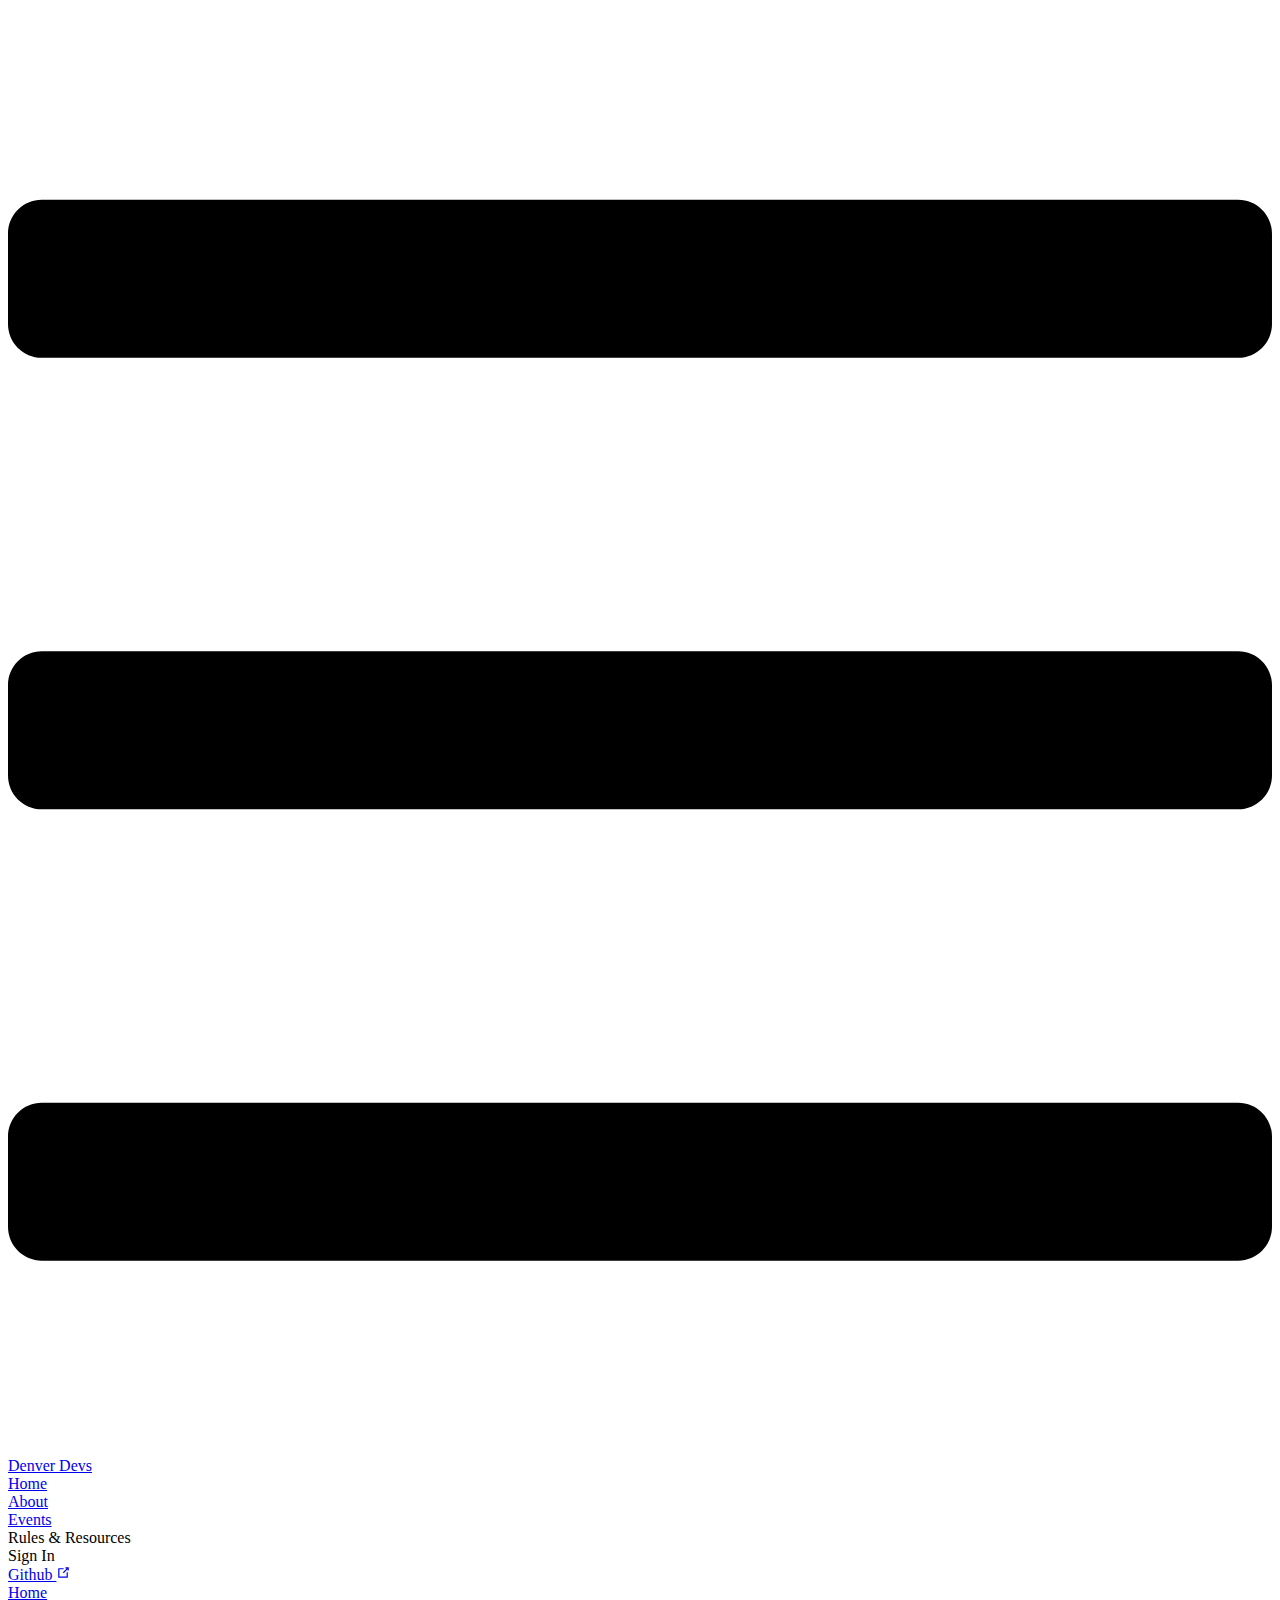
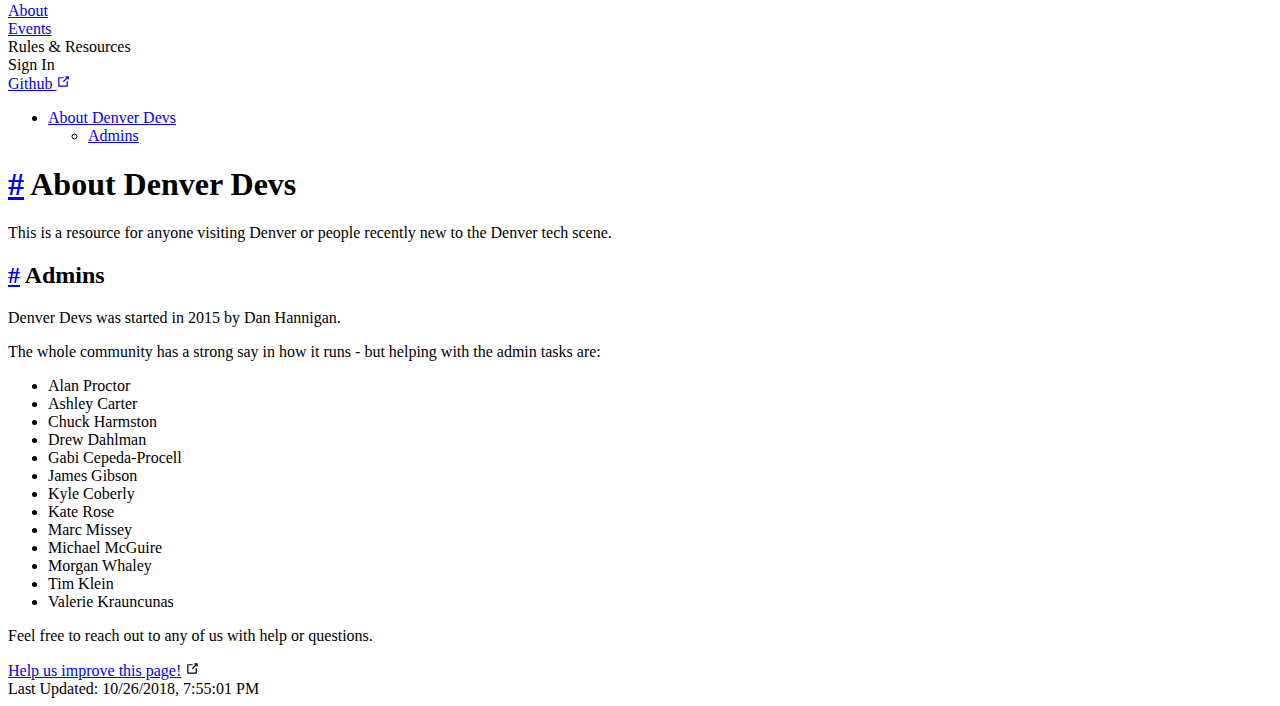
==== commit d53a6d61: "Deploy denverdevs.org to github.com/Denver-Devs/denverdevs.org.git:gh-pages" ====
--- a/about/index.html
+++ b/about/index.html
@@ -7,8 +7,8 @@
     <meta name="description" content="We are a Denver, Colorado based software engineer community focused on helping each other find jobs, solve problems, make friends, and so much more. We’re on Slack and Discourse.">
     <link rel="icon" href="/icon.png">
     
-    <link rel="preload" href="/assets/css/0.styles.a469306a.css" as="style"><link rel="preload" href="/assets/js/app.114cbbe0.js" as="script"><link rel="preload" href="/assets/js/12.b0bee101.js" as="script"><link rel="prefetch" href="/assets/js/1.cf8ef998.js"><link rel="prefetch" href="/assets/js/2.8a36ab39.js"><link rel="prefetch" href="/assets/js/3.db7c91c8.js"><link rel="prefetch" href="/assets/js/4.9d4374e6.js"><link rel="prefetch" href="/assets/js/5.2ce0aca1.js"><link rel="prefetch" href="/assets/js/6.d46e72fd.js"><link rel="prefetch" href="/assets/js/7.63650f6d.js"><link rel="prefetch" href="/assets/js/8.d71dbc69.js"><link rel="prefetch" href="/assets/js/9.8423edbd.js"><link rel="prefetch" href="/assets/js/10.705ee21b.js"><link rel="prefetch" href="/assets/js/11.8446fb2f.js"><link rel="prefetch" href="/assets/js/13.a0d18717.js"><link rel="prefetch" href="/assets/js/14.df476c3b.js"><link rel="prefetch" href="/assets/js/15.bdea1fe3.js"><link rel="prefetch" href="/assets/js/16.dc75a250.js"><link rel="prefetch" href="/assets/js/17.91aa0193.js"><link rel="prefetch" href="/assets/js/18.96addebb.js">
-    <link rel="stylesheet" href="/assets/css/0.styles.a469306a.css">
+    <link rel="preload" href="/assets/css/0.styles.fae4fda9.css" as="style"><link rel="preload" href="/assets/js/app.e900b616.js" as="script"><link rel="preload" href="/assets/js/12.ac9e6b2b.js" as="script"><link rel="prefetch" href="/assets/js/1.9f19c473.js"><link rel="prefetch" href="/assets/js/2.c0e22818.js"><link rel="prefetch" href="/assets/js/3.d66216e1.js"><link rel="prefetch" href="/assets/js/4.256754b3.js"><link rel="prefetch" href="/assets/js/5.bfe1f724.js"><link rel="prefetch" href="/assets/js/6.d27e788a.js"><link rel="prefetch" href="/assets/js/7.1a5ce34c.js"><link rel="prefetch" href="/assets/js/8.15fa1c3f.js"><link rel="prefetch" href="/assets/js/9.d0be9d7a.js"><link rel="prefetch" href="/assets/js/10.2abd9180.js"><link rel="prefetch" href="/assets/js/11.18afd1a7.js"><link rel="prefetch" href="/assets/js/13.a8aa06ca.js"><link rel="prefetch" href="/assets/js/14.fc63c751.js"><link rel="prefetch" href="/assets/js/15.75e51fb1.js"><link rel="prefetch" href="/assets/js/16.815d4c09.js"><link rel="prefetch" href="/assets/js/17.f4d268ab.js"><link rel="prefetch" href="/assets/js/18.ba9f25c7.js">
+    <link rel="stylesheet" href="/assets/css/0.styles.fae4fda9.css">
   </head>
   <body>
     <div id="app" data-server-rendered="true"><div class="theme-container"><header class="navbar"><div class="sidebar-button"><svg xmlns="http://www.w3.org/2000/svg" aria-hidden="true" role="img" viewBox="0 0 448 512" class="icon"><path fill="currentColor" d="M436 124H12c-6.627 0-12-5.373-12-12V80c0-6.627 5.373-12 12-12h424c6.627 0 12 5.373 12 12v32c0 6.627-5.373 12-12 12zm0 160H12c-6.627 0-12-5.373-12-12v-32c0-6.627 5.373-12 12-12h424c6.627 0 12 5.373 12 12v32c0 6.627-5.373 12-12 12zm0 160H12c-6.627 0-12-5.373-12-12v-32c0-6.627 5.373-12 12-12h424c6.627 0 12 5.373 12 12v32c0 6.627-5.373 12-12 12z"></path></svg></div> <a href="/" class="home-link router-link-active"><!----> <span class="site-name">Denver Devs</span></a> <div class="links" style="max-width:nullpx;"><!----> <nav class="nav-links can-hide"><div class="nav-item"><a href="/" class="nav-link">Home</a></div><div class="nav-item"><a href="/about/" class="nav-link router-link-exact-active router-link-active">About</a></div><div class="nav-item"><a href="/events/" class="nav-link">Events</a></div><div class="nav-item"><div class="dropdown-wrapper"><a class="dropdown-title"><span class="title">Rules &amp; Resources</span> <span class="arrow right"></span></a> <ul class="nav-dropdown" style="display:none;"><li class="dropdown-item"><h4>Rules &amp; Guidelines</h4> <ul class="dropdown-subitem-wrapper"><li class="dropdown-subitem"><a href="/resources/code-of-conduct/" class="nav-link">Code of Conduct</a></li><li class="dropdown-subitem"><a href="/resources/rules/" class="nav-link">Rules</a></li><li class="dropdown-subitem"><a href="/resources/recruiter-guidelines/" class="nav-link">Recruiter Guidelines</a></li><li class="dropdown-subitem"><a href="/resources/gig-post-formatting/" class="nav-link">Gig Formatting</a></li></ul></li><li class="dropdown-item"><h4>Resources</h4> <ul class="dropdown-subitem-wrapper"><li class="dropdown-subitem"><a href="/resources/welcome-to-denver/" class="nav-link">Welcome To Denver</a></li><li class="dropdown-subitem"><a href="/resources/interview-prep/" class="nav-link">Interview Prep</a></li><li class="dropdown-subitem"><a href="/resources/contributing/" class="nav-link">Contributing Guide</a></li><li class="dropdown-subitem"><a href="/channel-guide/" class="nav-link">Channel Guide</a></li><li class="dropdown-subitem"><a href="https://github.com/Denver-Devs/emojis" target="_blank" rel="noopener noreferrer" class="nav-link external">
@@ -24,6 +24,6 @@
   <svg xmlns="http://www.w3.org/2000/svg" aria-hidden="true" x="0px" y="0px" viewBox="0 0 100 100" width="15" height="15" class="icon outbound"><path fill="currentColor" d="M18.8,85.1h56l0,0c2.2,0,4-1.8,4-4v-32h-8v28h-48v-48h28v-8h-32l0,0c-2.2,0-4,1.8-4,4v56C14.8,83.3,16.6,85.1,18.8,85.1z"></path> <polygon fill="currentColor" points="45.7,48.7 51.3,54.3 77.2,28.5 77.2,37.2 85.2,37.2 85.2,14.9 62.8,14.9 62.8,22.9 71.5,22.9"></polygon></svg></a></li></ul></div></div> <a href="https://github.com/Denver-Devs/denverdevs.org" target="_blank" rel="noopener noreferrer" class="repo-link">
     Github
     <svg xmlns="http://www.w3.org/2000/svg" aria-hidden="true" x="0px" y="0px" viewBox="0 0 100 100" width="15" height="15" class="icon outbound"><path fill="currentColor" d="M18.8,85.1h56l0,0c2.2,0,4-1.8,4-4v-32h-8v28h-48v-48h28v-8h-32l0,0c-2.2,0-4,1.8-4,4v56C14.8,83.3,16.6,85.1,18.8,85.1z"></path> <polygon fill="currentColor" points="45.7,48.7 51.3,54.3 77.2,28.5 77.2,37.2 85.2,37.2 85.2,14.9 62.8,14.9 62.8,22.9 71.5,22.9"></polygon></svg></a></nav>  <ul class="sidebar-links"><li><a href="/about/" class="active sidebar-link">About Denver Devs</a><ul class="sidebar-sub-headers"><li class="sidebar-sub-header"><a href="/about/#admins" class="sidebar-link">Admins</a></li></ul></li></ul> </div> <div class="page"> <div class="content"><h1 id="about-denver-devs"><a href="#about-denver-devs" aria-hidden="true" class="header-anchor">#</a> About Denver Devs</h1> <p>This is a resource for anyone visiting Denver or people recently new to the Denver tech scene.</p> <h2 id="admins"><a href="#admins" aria-hidden="true" class="header-anchor">#</a> Admins</h2> <p>Denver Devs was started in 2015 by Dan Hannigan.</p> <p>The whole community has a strong say in how it runs - but helping with the admin tasks are:</p> <ul><li>Alan Proctor</li> <li>Ashley Carter</li> <li>Chuck Harmston</li> <li>Drew Dahlman</li> <li>Gabi Cepeda-Procell</li> <li>James Gibson</li> <li>Kyle Coberly</li> <li>Kate Rose</li> <li>Marc Missey</li> <li>Michael McGuire</li> <li>Morgan Whaley</li> <li>Tim Klein</li> <li>Valerie Krauncunas</li></ul> <p>Feel free to reach out to any of us with help or questions.</p></div> <div class="page-edit"><div class="edit-link"><a href="https://github.com/Denver-Devs/denverdevs.org/edit/master/docs/about/README.md" target="_blank" rel="noopener noreferrer">Help us improve this page!</a> <svg xmlns="http://www.w3.org/2000/svg" aria-hidden="true" x="0px" y="0px" viewBox="0 0 100 100" width="15" height="15" class="icon outbound"><path fill="currentColor" d="M18.8,85.1h56l0,0c2.2,0,4-1.8,4-4v-32h-8v28h-48v-48h28v-8h-32l0,0c-2.2,0-4,1.8-4,4v56C14.8,83.3,16.6,85.1,18.8,85.1z"></path> <polygon fill="currentColor" points="45.7,48.7 51.3,54.3 77.2,28.5 77.2,37.2 85.2,37.2 85.2,14.9 62.8,14.9 62.8,22.9 71.5,22.9"></polygon></svg></div> <div class="last-updated"><span class="prefix">Last Updated: </span> <span class="time">10/26/2018, 7:55:01 PM</span></div></div> <!----> </div> <!----></div></div>
-    <script src="/assets/js/12.b0bee101.js" defer></script><script src="/assets/js/app.114cbbe0.js" defer></script>
+    <script src="/assets/js/12.ac9e6b2b.js" defer></script><script src="/assets/js/app.e900b616.js" defer></script>
   </body>
 </html>
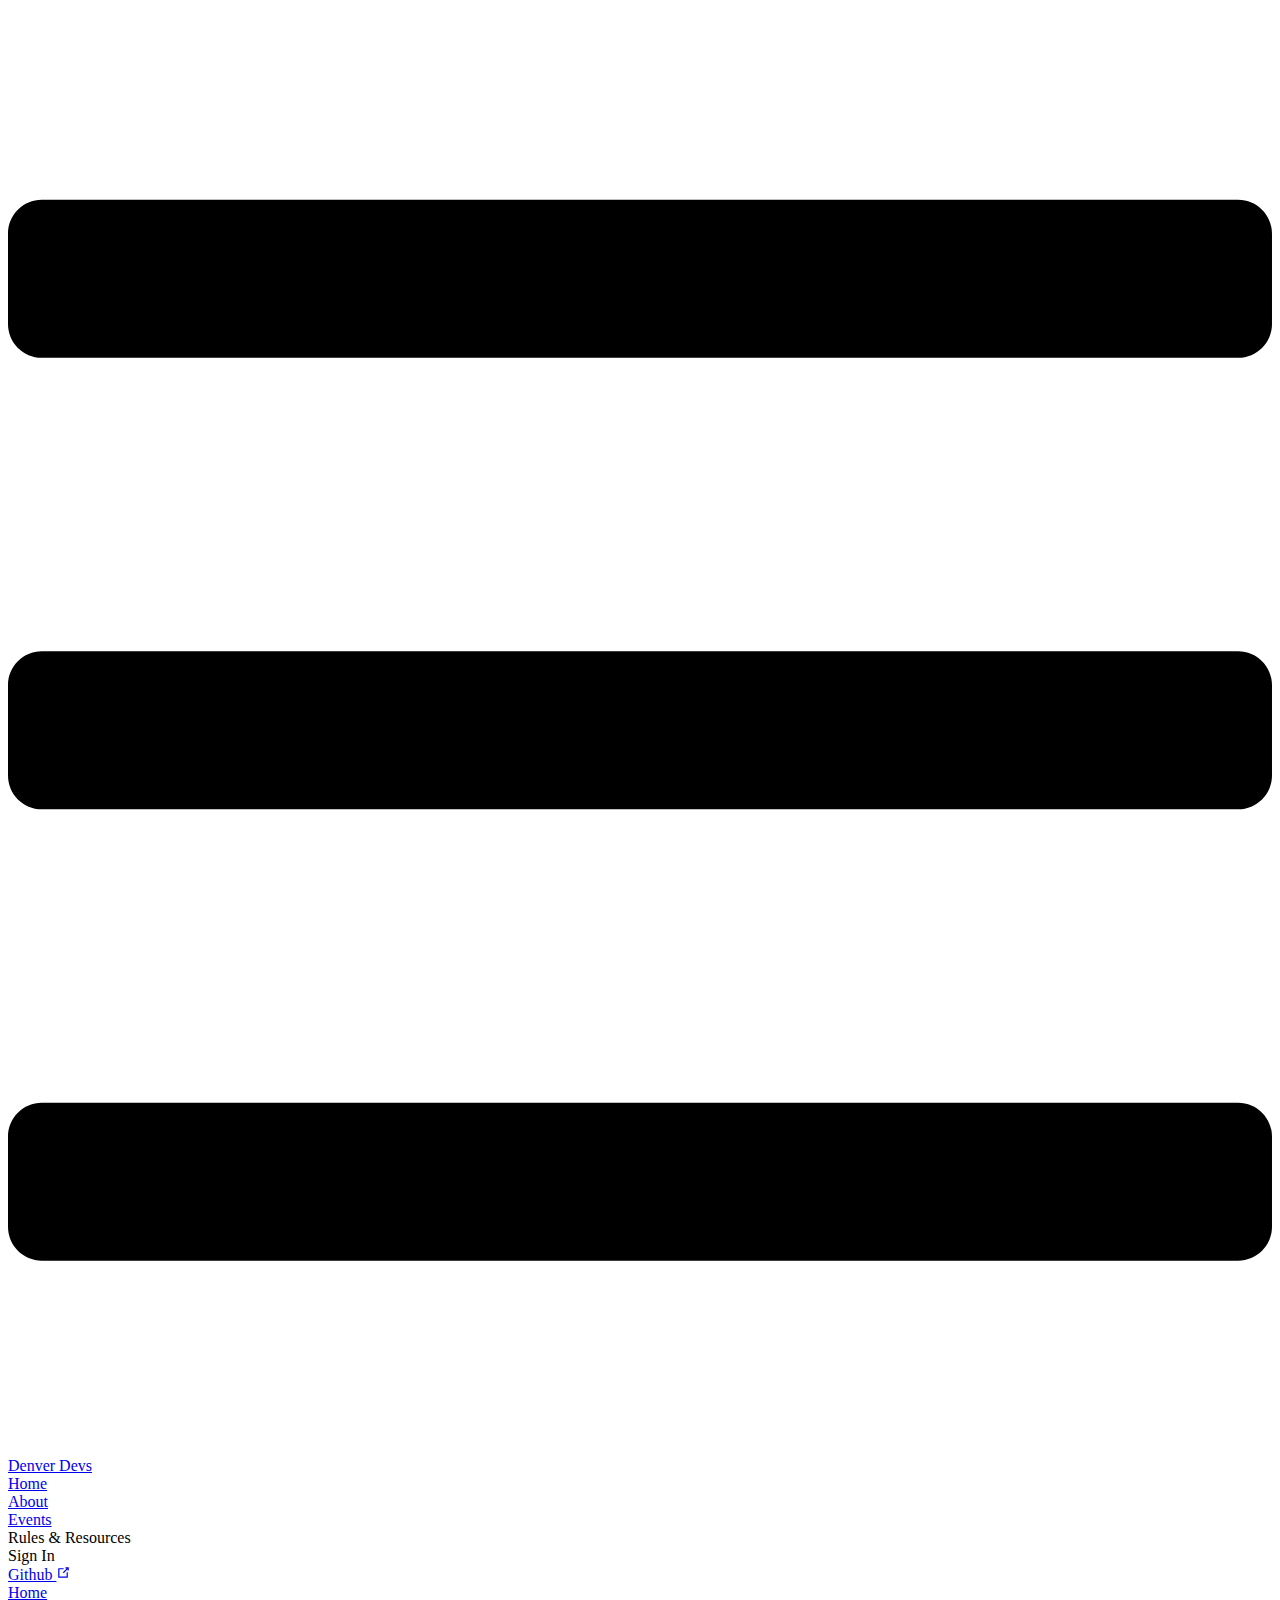
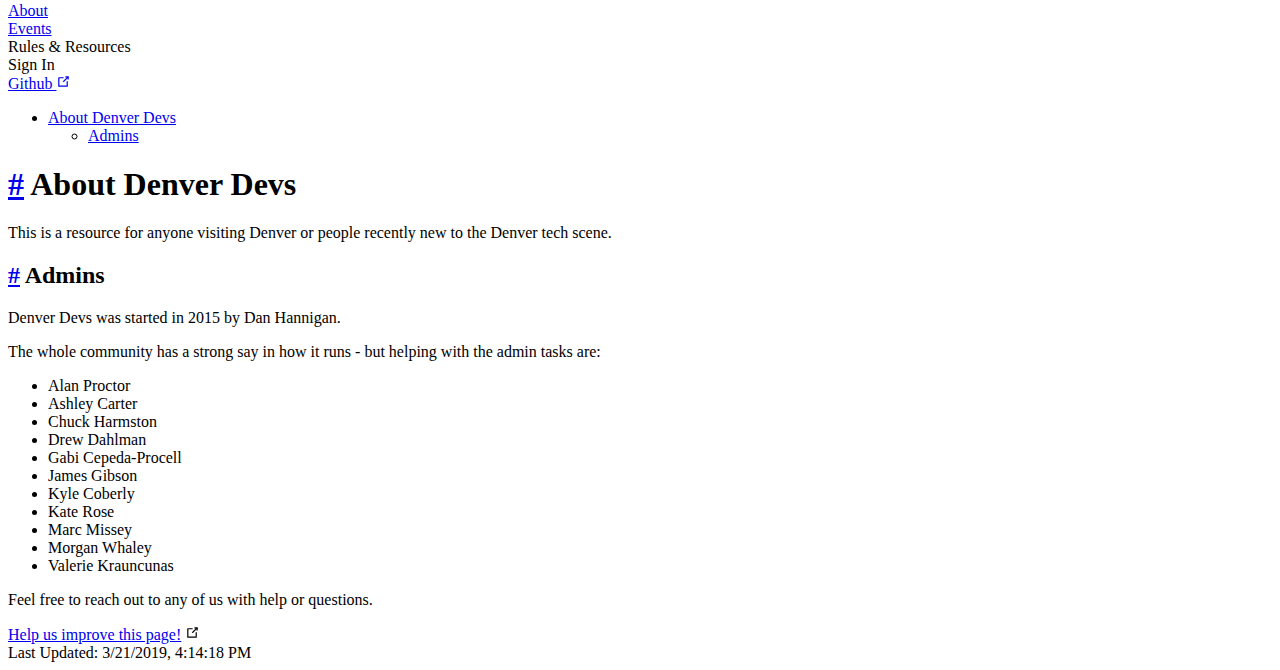
==== commit 108ca540: "Deploy denverdevs.org to github.com/Denver-Devs/denverdevs.org.git:gh-pages" ====
--- a/about/index.html
+++ b/about/index.html
@@ -7,7 +7,7 @@
     <meta name="description" content="We are a Denver, Colorado based software engineer community focused on helping each other find jobs, solve problems, make friends, and so much more. We’re on Slack and Discourse.">
     <link rel="icon" href="/icon.png">
     
-    <link rel="preload" href="/assets/css/0.styles.fae4fda9.css" as="style"><link rel="preload" href="/assets/js/app.e900b616.js" as="script"><link rel="preload" href="/assets/js/12.ac9e6b2b.js" as="script"><link rel="prefetch" href="/assets/js/1.9f19c473.js"><link rel="prefetch" href="/assets/js/2.c0e22818.js"><link rel="prefetch" href="/assets/js/3.d66216e1.js"><link rel="prefetch" href="/assets/js/4.256754b3.js"><link rel="prefetch" href="/assets/js/5.bfe1f724.js"><link rel="prefetch" href="/assets/js/6.d27e788a.js"><link rel="prefetch" href="/assets/js/7.1a5ce34c.js"><link rel="prefetch" href="/assets/js/8.15fa1c3f.js"><link rel="prefetch" href="/assets/js/9.d0be9d7a.js"><link rel="prefetch" href="/assets/js/10.2abd9180.js"><link rel="prefetch" href="/assets/js/11.18afd1a7.js"><link rel="prefetch" href="/assets/js/13.a8aa06ca.js"><link rel="prefetch" href="/assets/js/14.fc63c751.js"><link rel="prefetch" href="/assets/js/15.75e51fb1.js"><link rel="prefetch" href="/assets/js/16.815d4c09.js"><link rel="prefetch" href="/assets/js/17.f4d268ab.js"><link rel="prefetch" href="/assets/js/18.ba9f25c7.js">
+    <link rel="preload" href="/assets/css/0.styles.fae4fda9.css" as="style"><link rel="preload" href="/assets/js/app.6f94eaca.js" as="script"><link rel="preload" href="/assets/js/12.83203ea2.js" as="script"><link rel="prefetch" href="/assets/js/1.9f19c473.js"><link rel="prefetch" href="/assets/js/2.c0e22818.js"><link rel="prefetch" href="/assets/js/3.d66216e1.js"><link rel="prefetch" href="/assets/js/4.256754b3.js"><link rel="prefetch" href="/assets/js/5.bfe1f724.js"><link rel="prefetch" href="/assets/js/6.d27e788a.js"><link rel="prefetch" href="/assets/js/7.1a5ce34c.js"><link rel="prefetch" href="/assets/js/8.15fa1c3f.js"><link rel="prefetch" href="/assets/js/9.d0be9d7a.js"><link rel="prefetch" href="/assets/js/10.7ef9d123.js"><link rel="prefetch" href="/assets/js/11.18afd1a7.js"><link rel="prefetch" href="/assets/js/13.a8aa06ca.js"><link rel="prefetch" href="/assets/js/14.fc63c751.js"><link rel="prefetch" href="/assets/js/15.75e51fb1.js"><link rel="prefetch" href="/assets/js/16.815d4c09.js"><link rel="prefetch" href="/assets/js/17.f4d268ab.js"><link rel="prefetch" href="/assets/js/18.ba9f25c7.js">
     <link rel="stylesheet" href="/assets/css/0.styles.fae4fda9.css">
   </head>
   <body>
@@ -23,7 +23,7 @@
   Slack
   <svg xmlns="http://www.w3.org/2000/svg" aria-hidden="true" x="0px" y="0px" viewBox="0 0 100 100" width="15" height="15" class="icon outbound"><path fill="currentColor" d="M18.8,85.1h56l0,0c2.2,0,4-1.8,4-4v-32h-8v28h-48v-48h28v-8h-32l0,0c-2.2,0-4,1.8-4,4v56C14.8,83.3,16.6,85.1,18.8,85.1z"></path> <polygon fill="currentColor" points="45.7,48.7 51.3,54.3 77.2,28.5 77.2,37.2 85.2,37.2 85.2,14.9 62.8,14.9 62.8,22.9 71.5,22.9"></polygon></svg></a></li></ul></div></div> <a href="https://github.com/Denver-Devs/denverdevs.org" target="_blank" rel="noopener noreferrer" class="repo-link">
     Github
-    <svg xmlns="http://www.w3.org/2000/svg" aria-hidden="true" x="0px" y="0px" viewBox="0 0 100 100" width="15" height="15" class="icon outbound"><path fill="currentColor" d="M18.8,85.1h56l0,0c2.2,0,4-1.8,4-4v-32h-8v28h-48v-48h28v-8h-32l0,0c-2.2,0-4,1.8-4,4v56C14.8,83.3,16.6,85.1,18.8,85.1z"></path> <polygon fill="currentColor" points="45.7,48.7 51.3,54.3 77.2,28.5 77.2,37.2 85.2,37.2 85.2,14.9 62.8,14.9 62.8,22.9 71.5,22.9"></polygon></svg></a></nav>  <ul class="sidebar-links"><li><a href="/about/" class="active sidebar-link">About Denver Devs</a><ul class="sidebar-sub-headers"><li class="sidebar-sub-header"><a href="/about/#admins" class="sidebar-link">Admins</a></li></ul></li></ul> </div> <div class="page"> <div class="content"><h1 id="about-denver-devs"><a href="#about-denver-devs" aria-hidden="true" class="header-anchor">#</a> About Denver Devs</h1> <p>This is a resource for anyone visiting Denver or people recently new to the Denver tech scene.</p> <h2 id="admins"><a href="#admins" aria-hidden="true" class="header-anchor">#</a> Admins</h2> <p>Denver Devs was started in 2015 by Dan Hannigan.</p> <p>The whole community has a strong say in how it runs - but helping with the admin tasks are:</p> <ul><li>Alan Proctor</li> <li>Ashley Carter</li> <li>Chuck Harmston</li> <li>Drew Dahlman</li> <li>Gabi Cepeda-Procell</li> <li>James Gibson</li> <li>Kyle Coberly</li> <li>Kate Rose</li> <li>Marc Missey</li> <li>Michael McGuire</li> <li>Morgan Whaley</li> <li>Tim Klein</li> <li>Valerie Krauncunas</li></ul> <p>Feel free to reach out to any of us with help or questions.</p></div> <div class="page-edit"><div class="edit-link"><a href="https://github.com/Denver-Devs/denverdevs.org/edit/master/docs/about/README.md" target="_blank" rel="noopener noreferrer">Help us improve this page!</a> <svg xmlns="http://www.w3.org/2000/svg" aria-hidden="true" x="0px" y="0px" viewBox="0 0 100 100" width="15" height="15" class="icon outbound"><path fill="currentColor" d="M18.8,85.1h56l0,0c2.2,0,4-1.8,4-4v-32h-8v28h-48v-48h28v-8h-32l0,0c-2.2,0-4,1.8-4,4v56C14.8,83.3,16.6,85.1,18.8,85.1z"></path> <polygon fill="currentColor" points="45.7,48.7 51.3,54.3 77.2,28.5 77.2,37.2 85.2,37.2 85.2,14.9 62.8,14.9 62.8,22.9 71.5,22.9"></polygon></svg></div> <div class="last-updated"><span class="prefix">Last Updated: </span> <span class="time">10/26/2018, 7:55:01 PM</span></div></div> <!----> </div> <!----></div></div>
-    <script src="/assets/js/12.ac9e6b2b.js" defer></script><script src="/assets/js/app.e900b616.js" defer></script>
+    <svg xmlns="http://www.w3.org/2000/svg" aria-hidden="true" x="0px" y="0px" viewBox="0 0 100 100" width="15" height="15" class="icon outbound"><path fill="currentColor" d="M18.8,85.1h56l0,0c2.2,0,4-1.8,4-4v-32h-8v28h-48v-48h28v-8h-32l0,0c-2.2,0-4,1.8-4,4v56C14.8,83.3,16.6,85.1,18.8,85.1z"></path> <polygon fill="currentColor" points="45.7,48.7 51.3,54.3 77.2,28.5 77.2,37.2 85.2,37.2 85.2,14.9 62.8,14.9 62.8,22.9 71.5,22.9"></polygon></svg></a></nav>  <ul class="sidebar-links"><li><a href="/about/" class="active sidebar-link">About Denver Devs</a><ul class="sidebar-sub-headers"><li class="sidebar-sub-header"><a href="/about/#admins" class="sidebar-link">Admins</a></li></ul></li></ul> </div> <div class="page"> <div class="content"><h1 id="about-denver-devs"><a href="#about-denver-devs" aria-hidden="true" class="header-anchor">#</a> About Denver Devs</h1> <p>This is a resource for anyone visiting Denver or people recently new to the Denver tech scene.</p> <h2 id="admins"><a href="#admins" aria-hidden="true" class="header-anchor">#</a> Admins</h2> <p>Denver Devs was started in 2015 by Dan Hannigan.</p> <p>The whole community has a strong say in how it runs - but helping with the admin tasks are:</p> <ul><li>Alan Proctor</li> <li>Ashley Carter</li> <li>Chuck Harmston</li> <li>Drew Dahlman</li> <li>Gabi Cepeda-Procell</li> <li>James Gibson</li> <li>Kyle Coberly</li> <li>Kate Rose</li> <li>Marc Missey</li> <li>Morgan Whaley</li> <li>Valerie Krauncunas</li></ul> <p>Feel free to reach out to any of us with help or questions.</p></div> <div class="page-edit"><div class="edit-link"><a href="https://github.com/Denver-Devs/denverdevs.org/edit/master/docs/about/README.md" target="_blank" rel="noopener noreferrer">Help us improve this page!</a> <svg xmlns="http://www.w3.org/2000/svg" aria-hidden="true" x="0px" y="0px" viewBox="0 0 100 100" width="15" height="15" class="icon outbound"><path fill="currentColor" d="M18.8,85.1h56l0,0c2.2,0,4-1.8,4-4v-32h-8v28h-48v-48h28v-8h-32l0,0c-2.2,0-4,1.8-4,4v56C14.8,83.3,16.6,85.1,18.8,85.1z"></path> <polygon fill="currentColor" points="45.7,48.7 51.3,54.3 77.2,28.5 77.2,37.2 85.2,37.2 85.2,14.9 62.8,14.9 62.8,22.9 71.5,22.9"></polygon></svg></div> <div class="last-updated"><span class="prefix">Last Updated: </span> <span class="time">3/21/2019, 4:14:18 PM</span></div></div> <!----> </div> <!----></div></div>
+    <script src="/assets/js/12.83203ea2.js" defer></script><script src="/assets/js/app.6f94eaca.js" defer></script>
   </body>
 </html>
